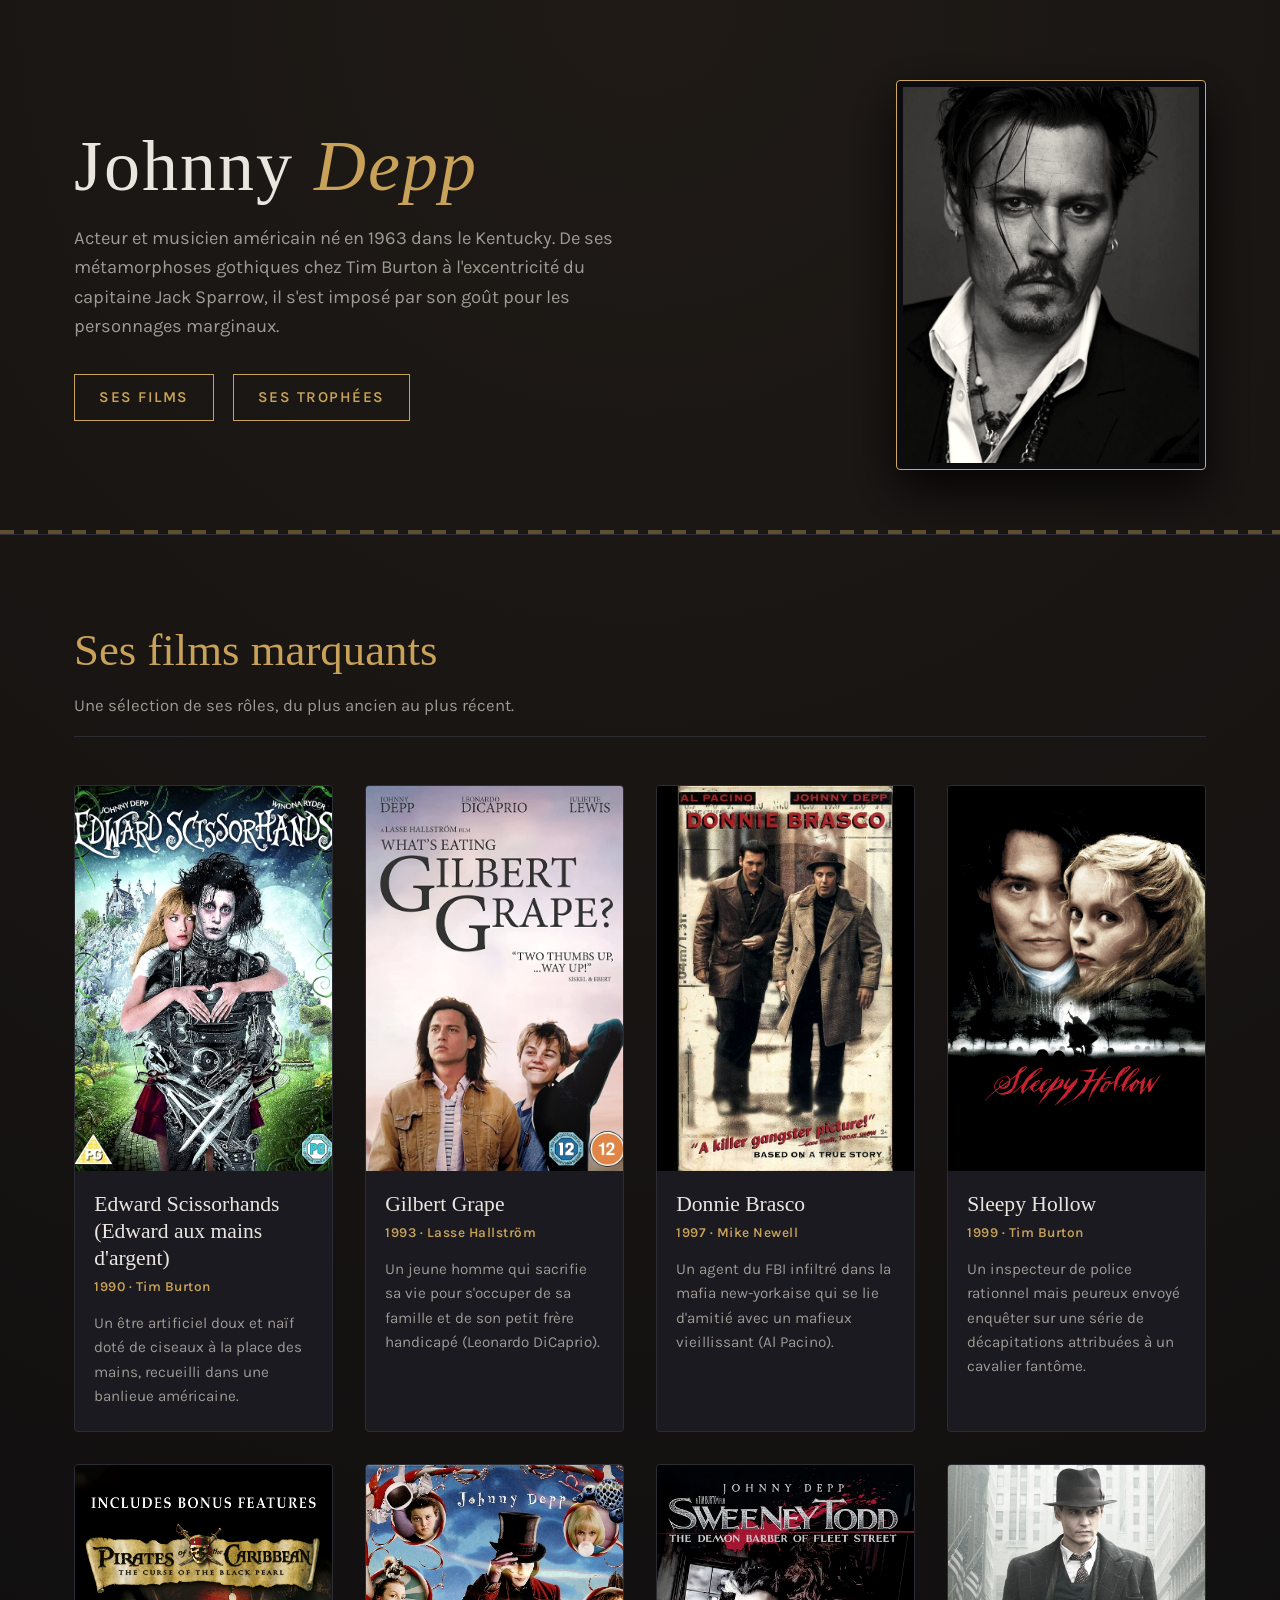
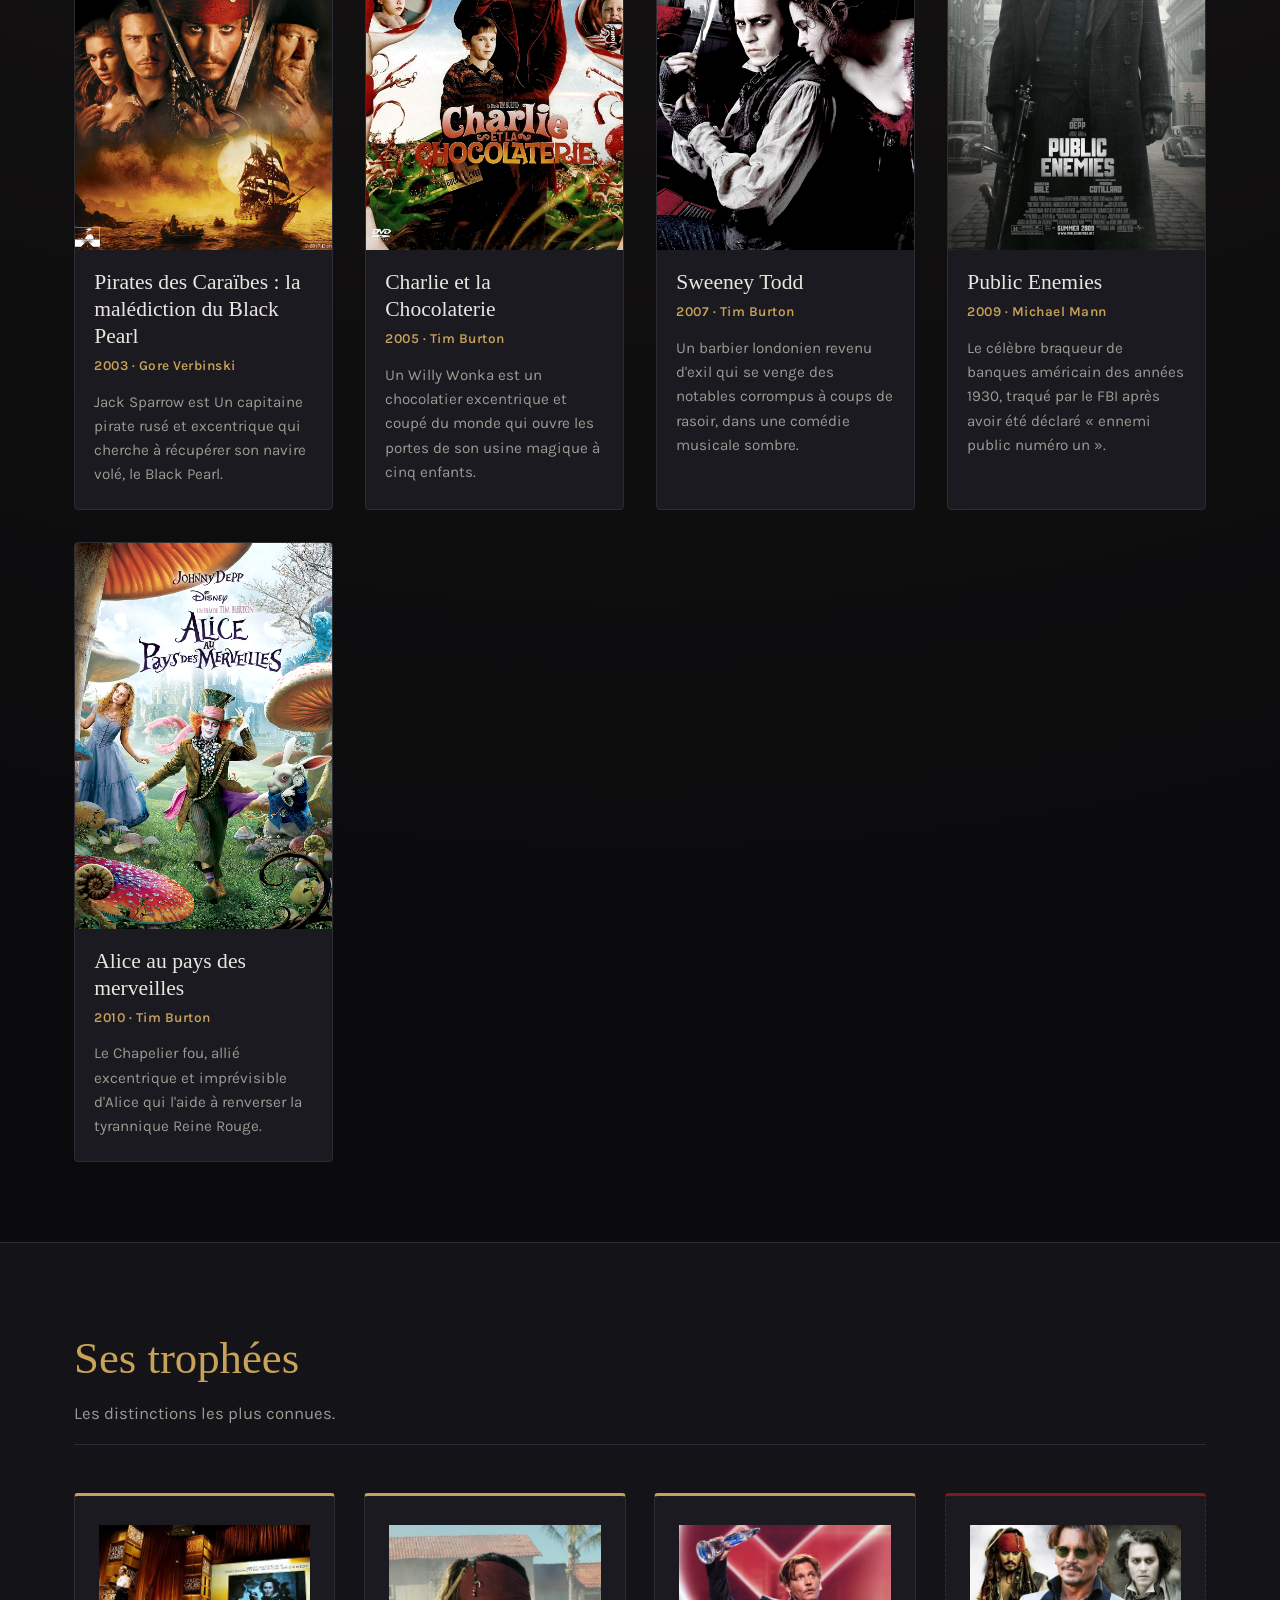
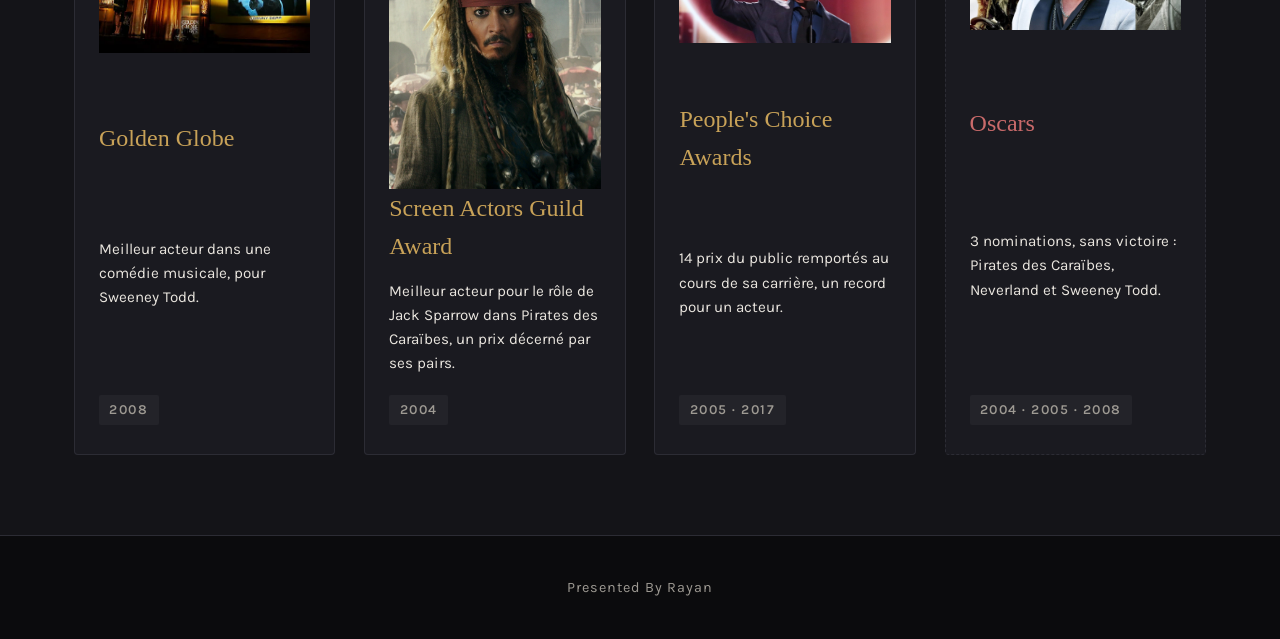
==== index.html @ da338a7b "Rename site web.html to index.html" ====
<!DOCTYPE html>
<html lang="fr">
<head>
  <meta charset="utf-8">
  <meta name="viewport" content="width=device-width, initial-scale=1">
  <title>Johnny Depp — films et trophées</title>
  <link rel="stylesheet" href="https://fonts.googleapis.com/css2?family=IM+Fell+English:ital@0;1&family=Karla:wght@400;600&display=swap">
  <link rel="stylesheet" href="style.css">
</head>
<body>

  <header class="hero">
    <div class="conteneur hero-contenu">
      <div class="hero-texte">
        <h1>Johnny <span>Depp</span></h1>
        <p>Acteur et musicien américain né en 1963 dans le Kentucky. De ses métamorphoses gothiques chez Tim Burton à l'excentricité du capitaine Jack Sparrow, il s'est imposé par son goût pour les personnages marginaux.</p>
        <nav>
          <a href="#films">Ses films</a>
          <a href="#trophees">Ses trophées</a>
        </nav>
      </div>
      <img class="portrait" src="./Jhonny Depp.jpg" alt="Portrait de Johnny Depp">
    </div>
  </header>

  <main>
    <section id="films">
      <div class="conteneur">
        <h2>Ses films marquants</h2>
        <p class="intro-section">Une sélection de ses rôles, du plus ancien au plus récent.</p>

        <div class="grille-films">
          <article class="film">
            <img src="./Edward.jpg" alt="Edward Scissorhands (Edward aux mains d'argent)">
            <h3>Edward Scissorhands (Edward aux mains d'argent)</h3>
            <p class="infos">1990 · Tim Burton</p>
            <p>Un être artificiel doux et naïf doté de ciseaux à la place des mains, recueilli dans une banlieue américaine.</p>
          </article>

          <article class="film">
            <img src="./Gilbert Grape.jpg" alt="Gilbert Grape">
            <h3>Gilbert Grape</h3>
            <p class="infos">1993 · Lasse Hallström</p>
            <p>Un jeune homme qui sacrifie sa vie pour s'occuper de sa famille et de son petit frère handicapé (Leonardo DiCaprio).</p>
          </article>


          <article class="film">
            <img src="./Donnie Brasco.jpg" alt="Donnie Brasco">
            <h3>Donnie Brasco</h3>
            <p class="infos">1997 · Mike Newell</p>
            <p>Un agent du FBI infiltré dans la mafia new-yorkaise qui se lie d'amitié avec un mafieux vieillissant (Al Pacino).</p>
          </article>


          <article class="film">
            <img src="./sleepy hollow.jpg   " alt="Sleepy Hollow">
            <h3>Sleepy Hollow</h3>
            <p class="infos">1999 · Tim Burton</p>
            <p>Un inspecteur de police rationnel mais peureux envoyé enquêter sur une série de décapitations attribuées à un cavalier fantôme.</p>
          </article>

          <article class="film">
            <img src="./jack sparrow.jpg" alt="Pirates des Caraïbes : la malédiction du Black Pearl">
            <h3>Pirates des Caraïbes : la malédiction du Black Pearl</h3>
            <p class="infos">2003 · Gore Verbinski</p>
            <p>Jack Sparrow est Un capitaine pirate rusé et excentrique qui cherche à récupérer son navire volé, le Black Pearl.</p>
          </article>


          <article class="film">
            <img src="./willy wonka.jpg" alt="Charlie et la Chocolaterie">
            <h3>Charlie et la Chocolaterie</h3>
            <p class="infos">2005 · Tim Burton</p>
            <p>Un Willy Wonka est un chocolatier excentrique et coupé du monde qui ouvre les portes de son usine magique à cinq enfants.</p>
          </article>

          <article class="film">
            <img src="./Todd.jpg" alt="Sweeney Todd">
            <h3>Sweeney Todd</h3>
            <p class="infos">2007 · Tim Burton</p>
            <p>Un barbier londonien revenu d'exil qui se venge des notables corrompus à coups de rasoir, dans une comédie musicale sombre.</p>
          </article>

          <article class="film">
            <img src="./Public ennemies.jpg" alt="Public Enemies">
            <h3>Public Enemies</h3>
            <p class="infos">2009 · Michael Mann</p>
            <p>Le célèbre braqueur de banques américain des années 1930, traqué par le FBI après avoir été déclaré « ennemi public numéro un ».</p>
          </article>

          <article class="film">
            <img src="./Alice au pays des merveilles.jpg" alt="Alice au pays des merveilles">
            <h3>Alice au pays des merveilles</h3>
            <p class="infos">2010 · Tim Burton</p>
            <p>Le Chapelier fou, allié excentrique et imprévisible d'Alice qui l'aide à renverser la tyrannique Reine Rouge.</p>
          </article>
        </div>
      </div>
    </section>

    <section id="trophees" class="section-sombre">
      <div class="conteneur">
        <h2>Ses trophées</h2>
        <p class="intro-section">Les distinctions les plus connues.</p>

        <div class="grille-trophees">
          <article class="trophee">
            <img src="./Golden Globe.jpg" alt="Golden Globe">
            <h3>Golden Globe</h3>
            <p>Meilleur acteur dans une comédie musicale, pour Sweeney Todd.</p>
            <span>2008</span>
          </article>

          <article class="trophee">
            <img src="./jack Sparrow1.jpg" alt="Screen Actors Guild Award">
            <h3>Screen Actors Guild Award</h3>
            <p>Meilleur acteur pour le rôle de Jack Sparrow dans Pirates des Caraïbes, un prix décerné par ses pairs.</p>
            <span>2004</span>
          </article>

          <article class="trophee">
            <img src="./people choice.jpg" alt="People's Choice Awards">
            <h3>People's Choice Awards</h3>
            <p>14 prix du public remportés au cours de sa carrière, un record pour un acteur.</p>
             <span>2005 · 2017</span>
            </article>

          <article class="trophee nomination">
            <img src="./oscar.jpg" alt="Oscars">
            <h3>Oscars</h3>
            <p>3 nominations, sans victoire : Pirates des Caraïbes, Neverland et Sweeney Todd.</p>
            <span>2004 · 2005 · 2008</span>
          </article>
        </div>
      </div>
    </section>
  </main>

  <footer>
    <div class="conteneur">
      <p>Presented By Rayan</p>
    </div>
  </footer>

</body>
</html>
---- style.css ----
/* ==========================================================================
   1. VARIABLES & CONFIGURATION (Ambiance Cinéma Sombre / Johnny Depp)
   ========================================================================== */
:root {
  --bg-principal: #0b0b0d;       /* Noir salle de cinéma */
  --bg-secondaire: #141418;      /* Fond des sections et cartes */
  --bg-carte: #1a1a20;           /* Fond légèrement relevé */
  --texte-clair: #eae6df;        /* Blanc cassé parchemin */
  --texte-gris: #9e9a93;         /* Gris doux pour les descriptions */
  --or-vieilli: #c8a258;         /* Doré patiné (Oscars / Pirates) */
  --rouge-rideau: #7a1c1c;       /* Rouge sombre velours */
  --bordure: #2c2c34;

  --font-titre: 'IM Fell English', serif;
  --font-texte: 'Karla', sans-serif;
}

* {
  margin: 0;
  padding: 0;
  box-sizing: border-box;
}

html {
  scroll-behavior: smooth;
}

body {
  background-color: var(--bg-principal);
  color: var(--texte-clair);
  font-family: var(--font-texte);
  line-height: 1.6;
  /* Halo de projecteur subtil en haut de page */
  background-image: radial-gradient(circle at 50% 0%, #1f1a16 0%, var(--bg-principal) 65%);
}

.conteneur {
  max-width: 1180px;
  margin: 0 auto;
  padding: 0 1.5rem;
}

/* ==========================================================================
   2. HEADER & HERO (Portrait + Présentation)
   ========================================================================== */
.hero {
  padding: 5rem 0 4rem;
  border-bottom: 1px solid var(--bordure);
  position: relative;
  overflow: hidden;
}

/* Liseré façon pellicule en bas du header */
.hero::after {
  content: "";
  position: absolute;
  bottom: 0;
  left: 0;
  width: 100%;
  height: 4px;
  background: repeating-linear-gradient(
    90deg,
    var(--or-vieilli) 0px,
    var(--or-vieilli) 14px,
    transparent 14px,
    transparent 24px
  );
  opacity: 0.4;
}

.hero-contenu {
  display: flex;
  align-items: center;
  justify-content: space-between;
  gap: 3.5rem;
}

.hero-texte {
  flex: 1;
}

.hero-texte h1 {
  font-family: var(--font-titre);
  font-size: 4.5rem;
  line-height: 1.05;
  font-weight: 400;
  letter-spacing: 2px;
  margin-bottom: 1.2rem;
  color: var(--texte-clair);
}

.hero-texte h1 span {
  color: var(--or-vieilli);
  font-style: italic;
}

.hero-texte p {
  font-size: 1.15rem;
  color: var(--texte-gris);
  max-width: 560px;
  margin-bottom: 2rem;
}

/* Navigation */
nav {
  display: flex;
  gap: 1.2rem;
}

nav a {
  text-decoration: none;
  color: var(--or-vieilli);
  border: 1px solid var(--or-vieilli);
  padding: 0.65rem 1.5rem;
  font-size: 0.95rem;
  font-weight: 600;
  text-transform: uppercase;
  letter-spacing: 1.5px;
  transition: all 0.3s ease;
}

nav a:hover {
  background-color: var(--or-vieilli);
  color: var(--bg-principal);
  box-shadow: 0 0 20px rgba(200, 162, 88, 0.35);
}

/* Portrait principal */
.portrait {
  width: 310px;
  height: 390px;
  object-fit: cover;
  border-radius: 4px;
  border: 1px solid var(--or-vieilli);
  padding: 6px;
  background-color: var(--bg-secondaire);
  box-shadow: 0 20px 50px rgba(0, 0, 0, 0.85);
  filter: contrast(1.08) sepia(12%);
  transition: transform 0.4s ease, filter 0.4s ease;
}

.portrait:hover {
  transform: scale(1.02);
  filter: contrast(1.05) sepia(0%);
}

/* ==========================================================================
   3. SECTIONS GÉNÉRALES
   ========================================================================== */
section {
  padding: 5rem 0;
}

.section-sombre {
  background-color: var(--bg-secondaire);
  border-top: 1px solid var(--bordure);
  border-bottom: 1px solid var(--bordure);
}

h2 {
  font-family: var(--font-titre);
  font-size: 2.8rem;
  font-weight: 400;
  color: var(--or-vieilli);
  margin-bottom: 0.4rem;
}

.intro-section {
  color: var(--texte-gris);
  font-size: 1.05rem;
  margin-bottom: 3rem;
  padding-bottom: 1rem;
  border-bottom: 1px solid var(--bordure);
}

/* ==========================================================================
   4. GRILLE DES FILMS (Colonnes)
   ========================================================================== */
.grille-films {
  display: grid;
  grid-template-columns: repeat(auto-fill, minmax(250px, 1fr));
  gap: 2rem;
}

.film {
  background-color: var(--bg-carte);
  border: 1px solid var(--bordure);
  border-radius: 4px;
  overflow: hidden;
  display: flex;
  flex-direction: column;
  transition: transform 0.35s ease, border-color 0.35s ease, box-shadow 0.35s ease;
}

.film:hover {
  transform: translateY(-8px);
  border-color: var(--or-vieilli);
  box-shadow: 0 14px 30px rgba(0, 0, 0, 0.75);
}

.film img {
  width: 100%;
  aspect-ratio: 2 / 3; /* Format affiche de cinéma uniforme */
  object-fit: cover;
  display: block;
  filter: grayscale(25%) contrast(1.06);
  transition: filter 0.4s ease, transform 0.5s ease;
}

.film:hover img {
  filter: grayscale(0%) contrast(1.02);
  transform: scale(1.03);
}

.film h3 {
  font-family: var(--font-titre);
  font-size: 1.35rem;
  font-weight: 400;
  color: var(--texte-clair);
  padding: 1.2rem 1.2rem 0.3rem;
  line-height: 1.25;
}

.film .infos {
  font-size: 0.85rem;
  color: var(--or-vieilli);
  font-weight: 600;
  letter-spacing: 0.5px;
  padding: 0 1.2rem 0.8rem;
}

.film p:last-child {
  font-size: 0.95rem;
  color: var(--texte-gris);
  padding: 0 1.2rem 1.4rem;
}

/* ==========================================================================
   5. GRILLE DES TROPHÉES
   ========================================================================== */
.grille-trophees {
  display: grid;
  grid-template-columns: repeat(auto-fit, minmax(240px, 1fr));
  gap: 1.8rem;
}

.trophee {
  background-color: var(--bg-carte);
  border: 1px solid var(--bordure);
  border-top: 3px solid var(--or-vieilli);
  padding: 1.8rem 1.5rem;
  border-radius: 4px;
  display: flex;
  flex-direction: column;
  justify-content: space-between;
  transition: transform 0.3s ease;
}

.trophee:hover {
  transform: translateY(-4px);
}

.trophee h3 {
  font-family: var(--font-titre);
  font-size: 1.5rem;
  font-weight: 400;
  color: var(--or-vieilli);
  margin-bottom: 0.8rem;
}

.trophee p {
  font-size: 0.95rem;
  color: var(--texte-clair);
  margin-bottom: 1.2rem;
}

.trophee span {
  display: inline-block;
  align-self: flex-start;
  font-size: 0.85rem;
  font-weight: 600;
  letter-spacing: 1.5px;
  color: var(--texte-gris);
  background-color: rgba(255, 255, 255, 0.04);
  padding: 0.25rem 0.65rem;
  border-radius: 2px;
}

/* Style spécifique pour la carte "nomination" (Oscars) */
.trophee.nomination {
  border-top-color: var(--rouge-rideau);
  border-style: dashed;
  border-top-style: solid;
}

.trophee.nomination h3 {
  color: #c96a6a;
}

/* ==========================================================================
   6. FOOTER
   ========================================================================== */
footer {
  padding: 2.5rem 0;
  text-align: center;
  color: var(--texte-gris);
  font-size: 0.9rem;
  letter-spacing: 1px;
}

/* ==========================================================================
   7. RESPONSIVE (Tablettes & Mobiles)
   ========================================================================== */
@media (max-width: 820px) {
  .hero-contenu {
    flex-direction: column-reverse;
    text-align: center;
    gap: 2rem;
  }

  .hero-texte h1 {
    font-size: 3.3rem;
  }

  .hero-texte p {
    margin-left: auto;
    margin-right: auto;
  }

  nav {
    justify-content: center;
  }

  .portrait {
    width: 240px;
    height: 300px;
  }
}

@media (max-width: 480px) {
  .hero-texte h1 {
    font-size: 2.6rem;
  }

  h2 {
    font-size: 2.2rem;
  }

  nav {
    flex-direction: column;
  }
}
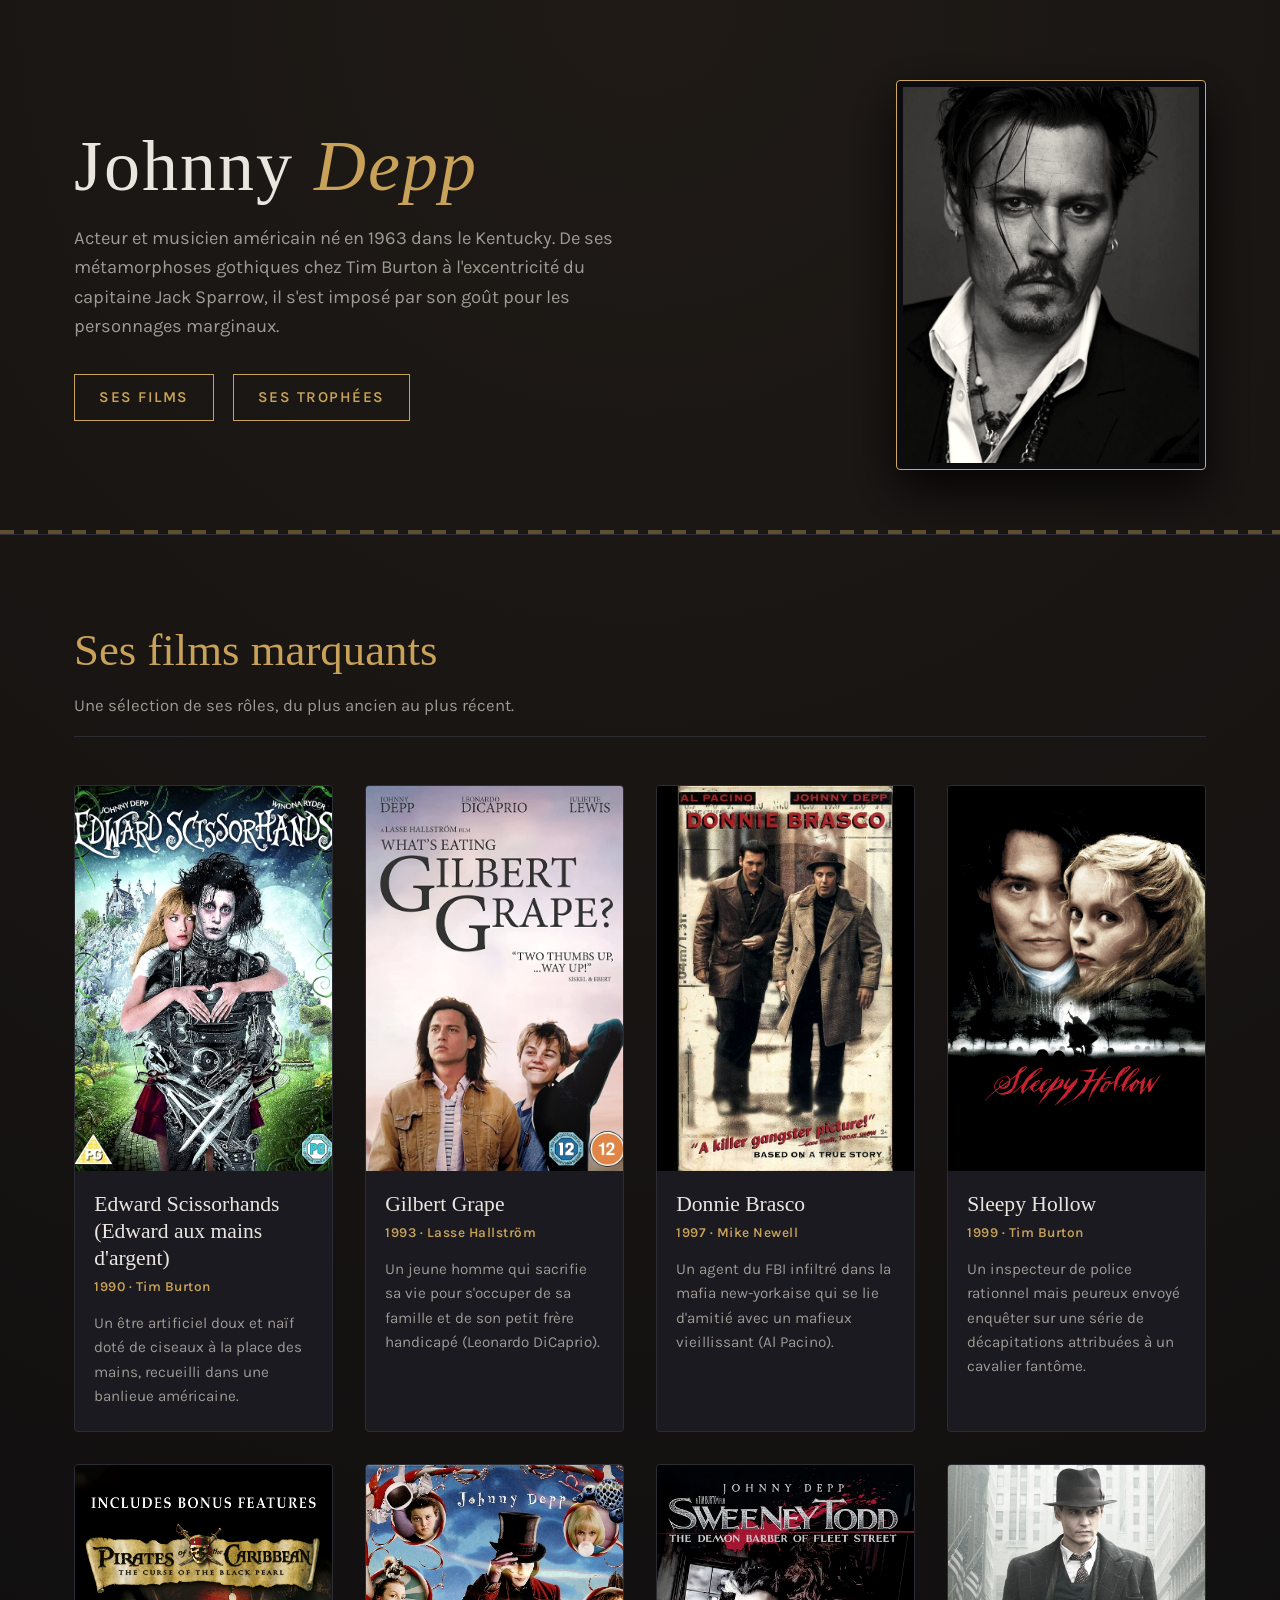
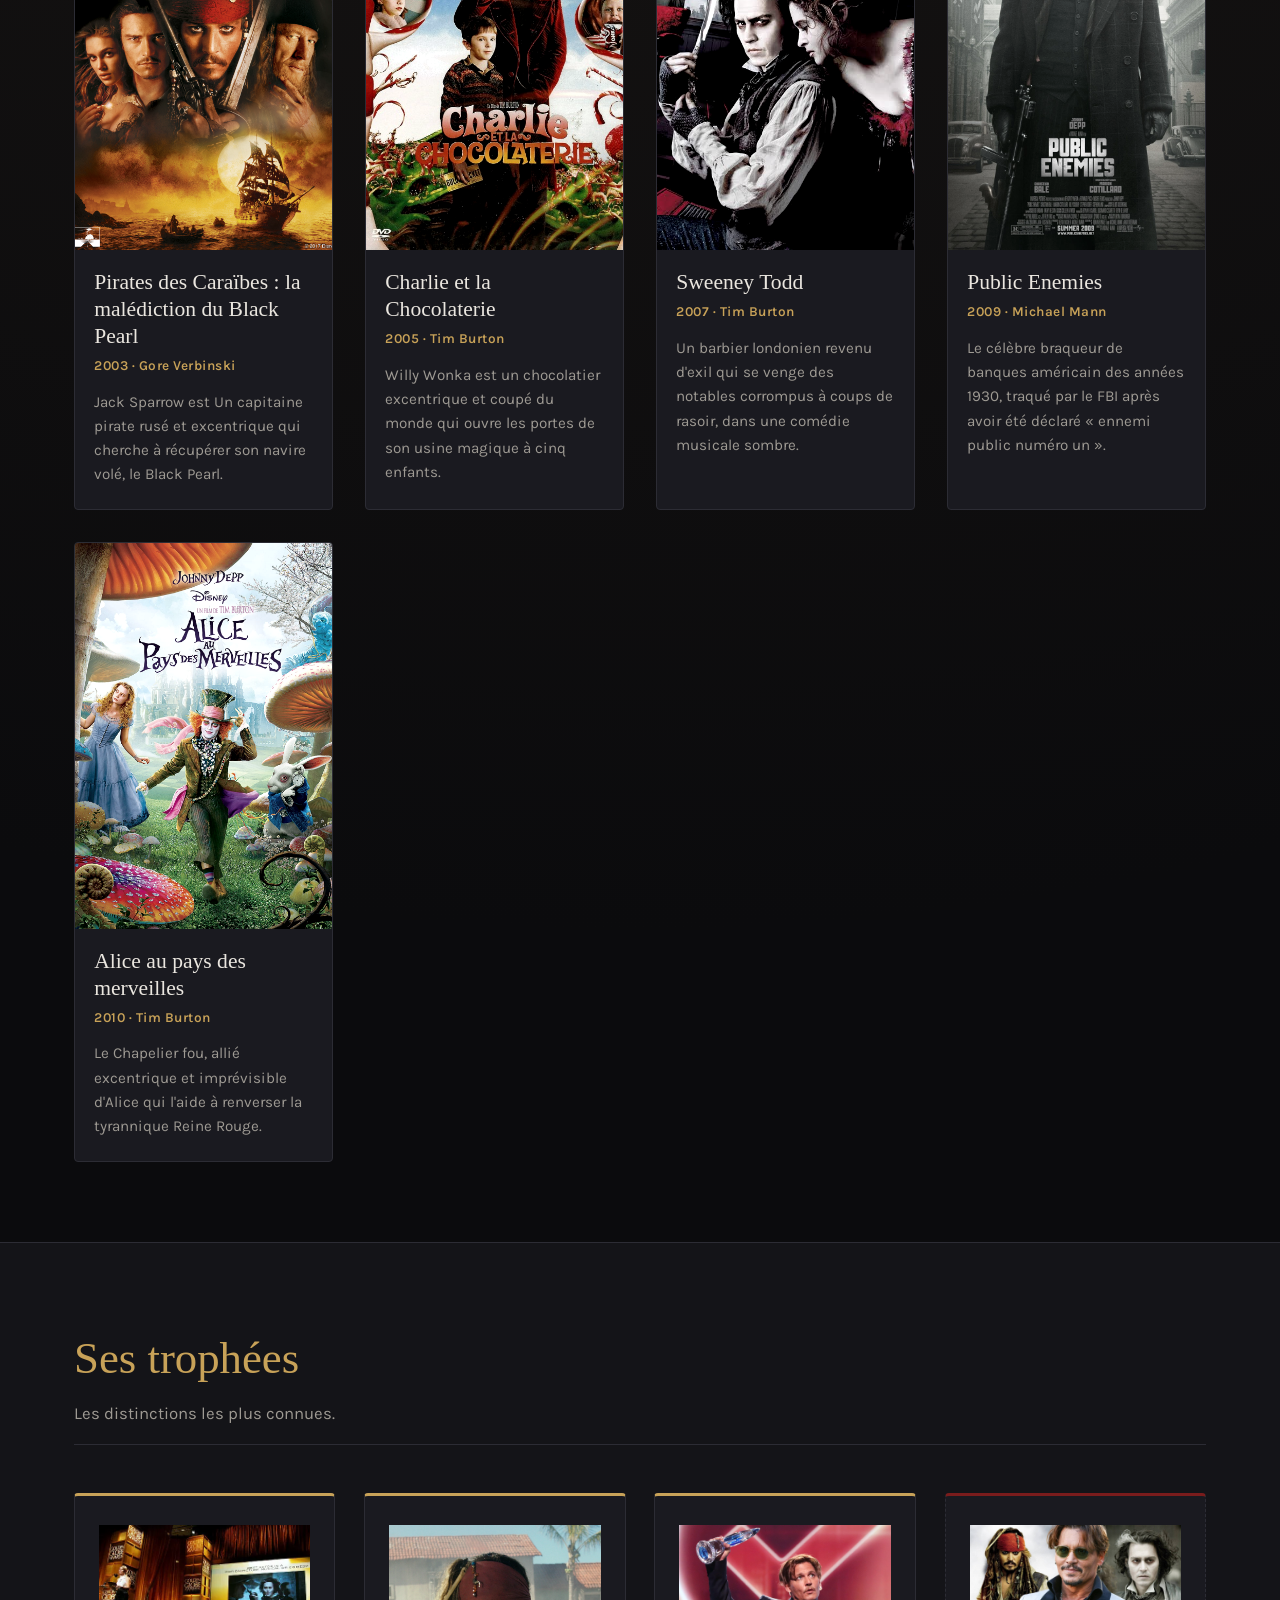
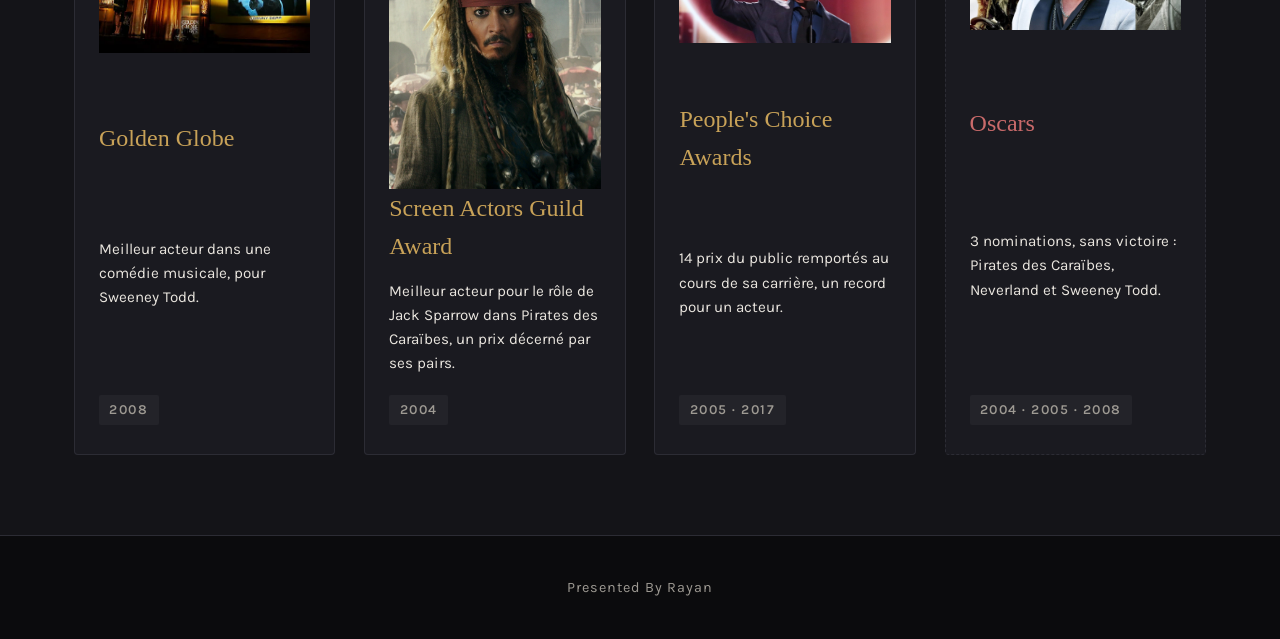
==== commit 50571331: "Fix typo in film description for Charlie et la Chocolaterie" ====
--- a/index.html
+++ b/index.html
@@ -72,7 +72,7 @@
             <img src="./willy wonka.jpg" alt="Charlie et la Chocolaterie">
             <h3>Charlie et la Chocolaterie</h3>
             <p class="infos">2005 · Tim Burton</p>
-            <p>Un Willy Wonka est un chocolatier excentrique et coupé du monde qui ouvre les portes de son usine magique à cinq enfants.</p>
+            <p>Willy Wonka est un chocolatier excentrique et coupé du monde qui ouvre les portes de son usine magique à cinq enfants.</p>
           </article>
 
           <article class="film">
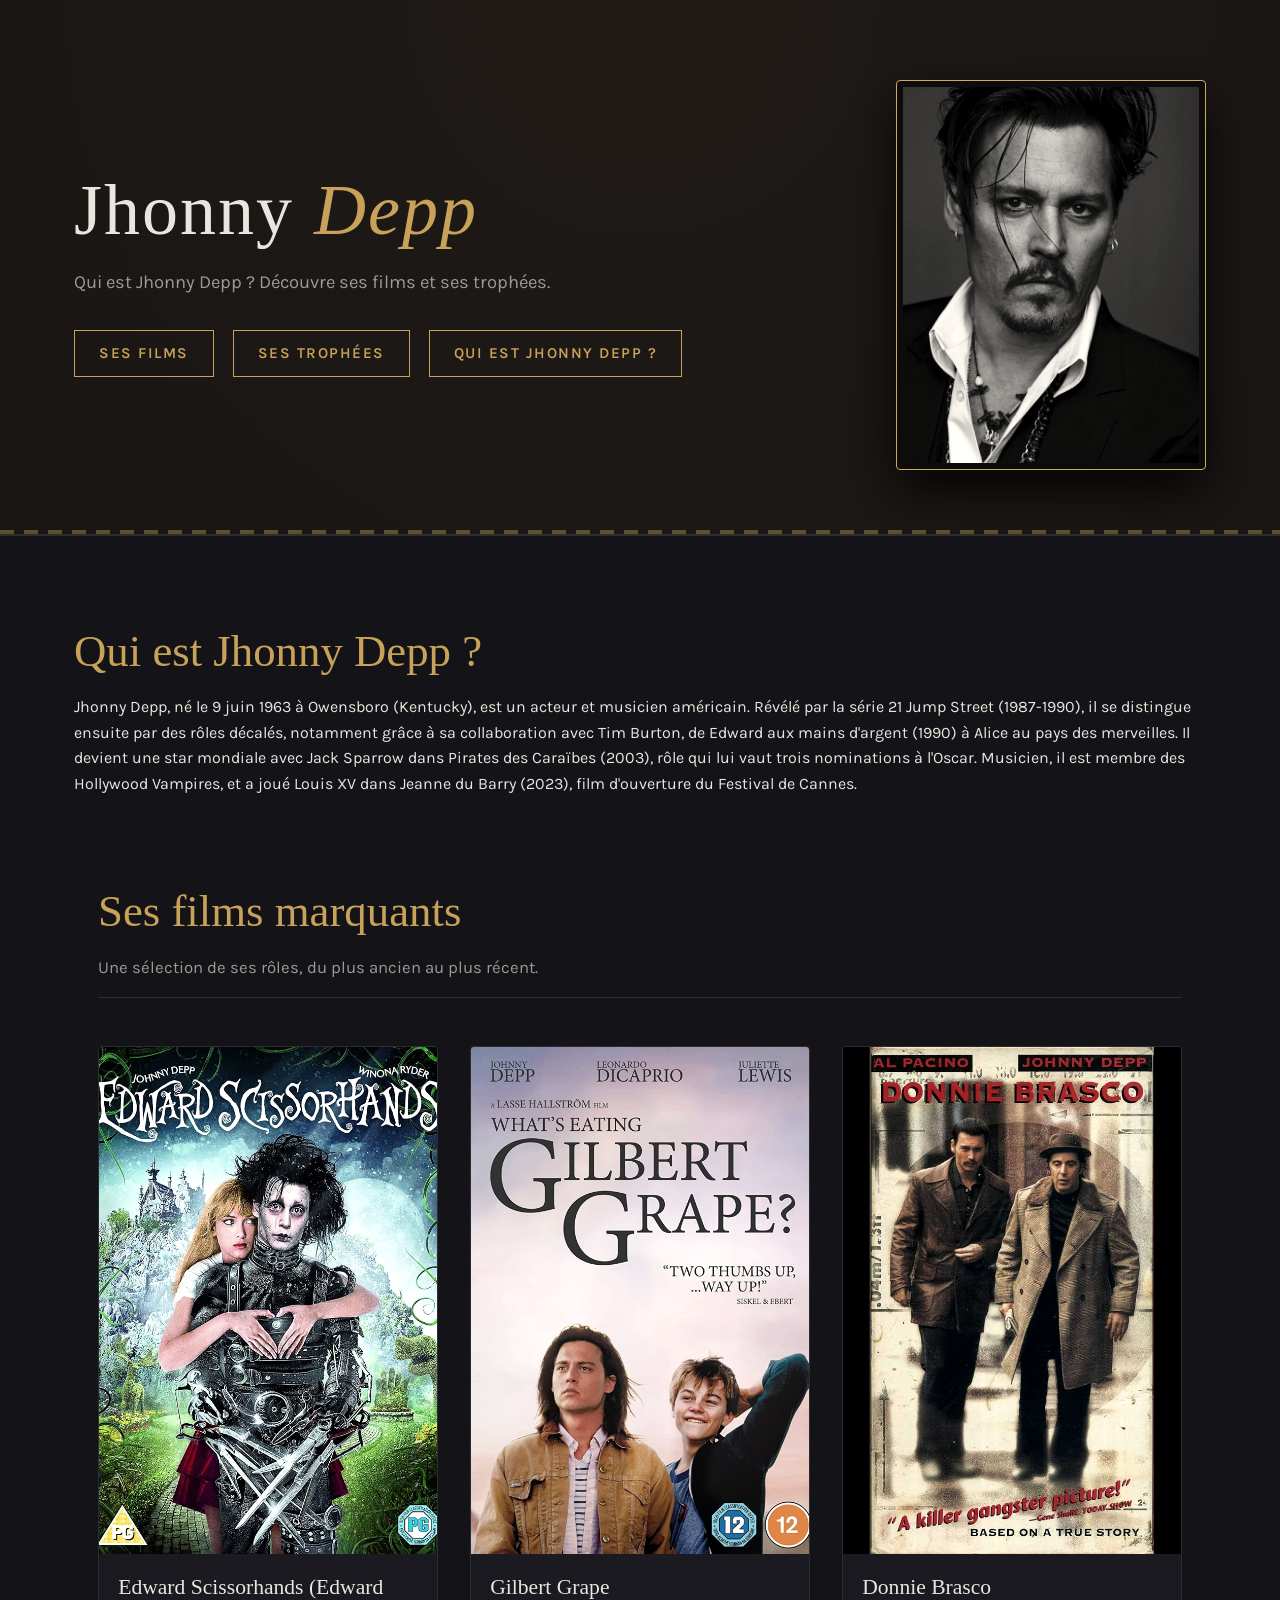
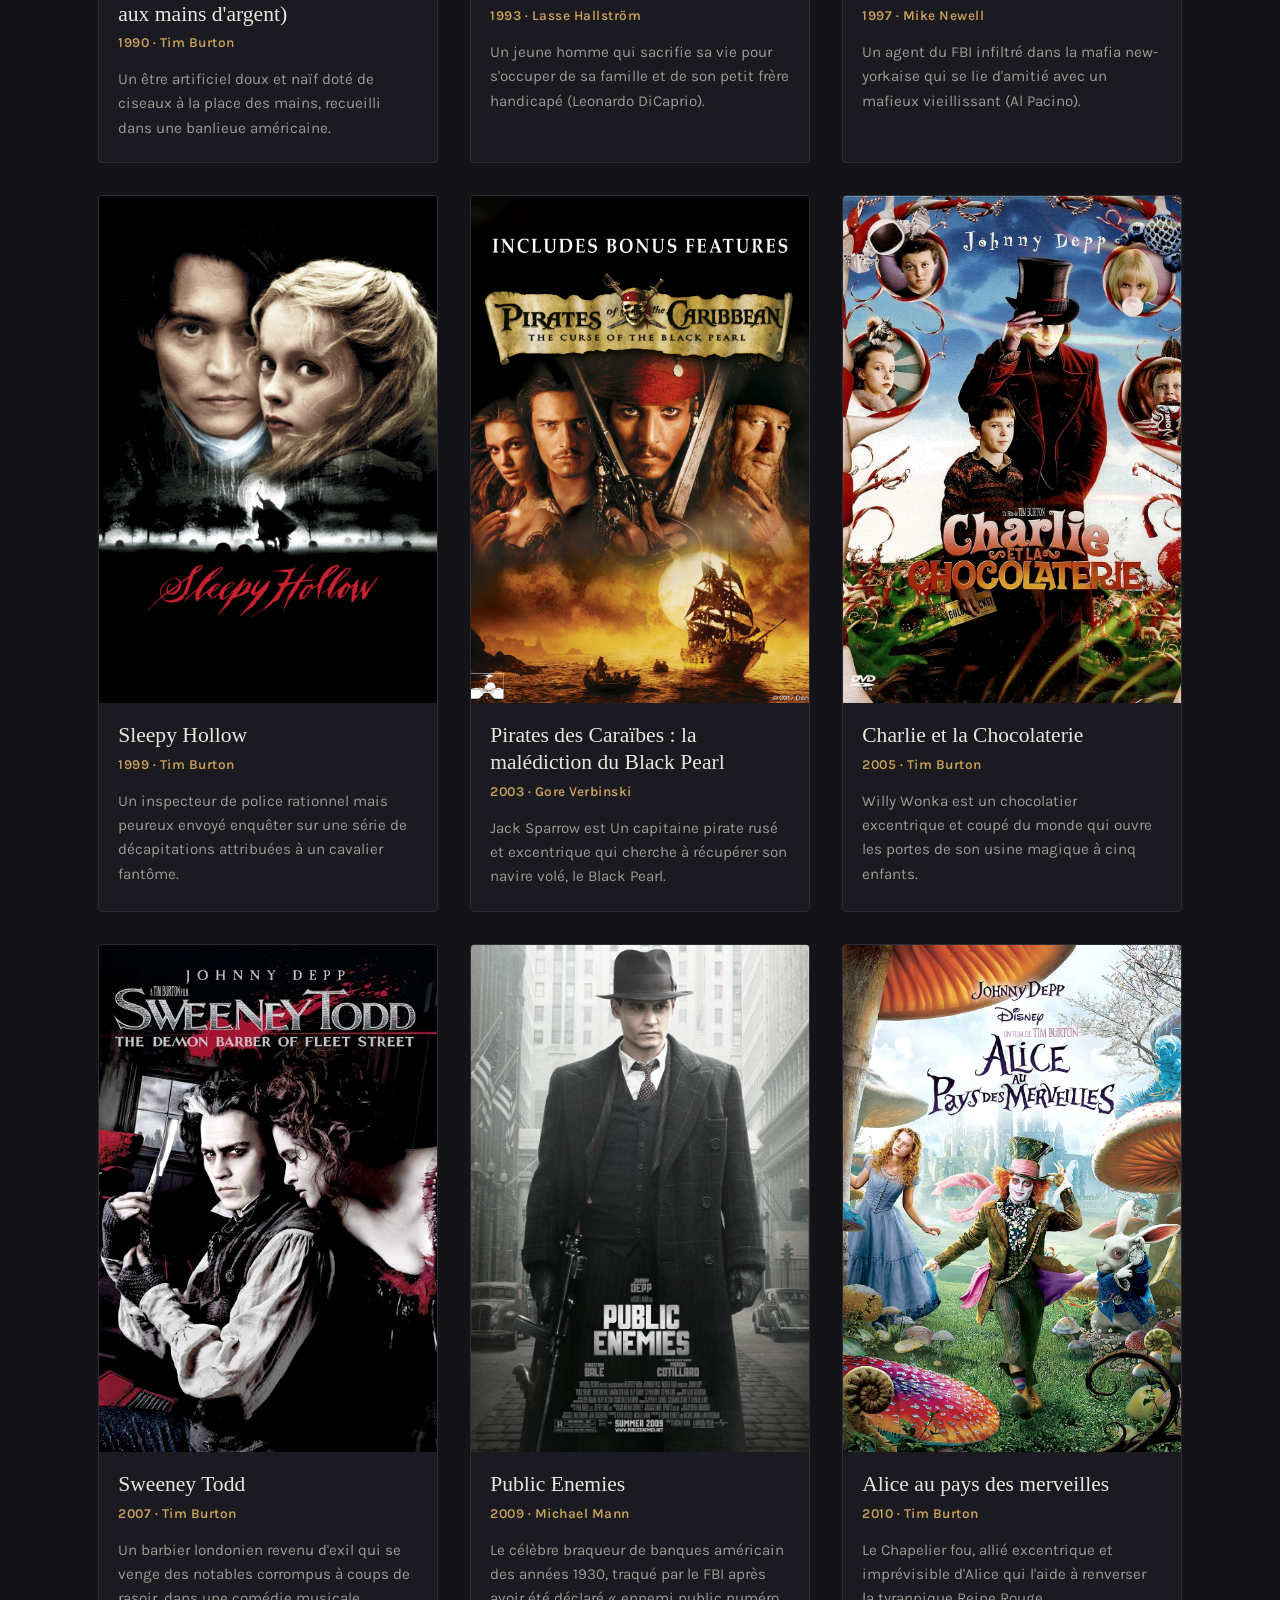
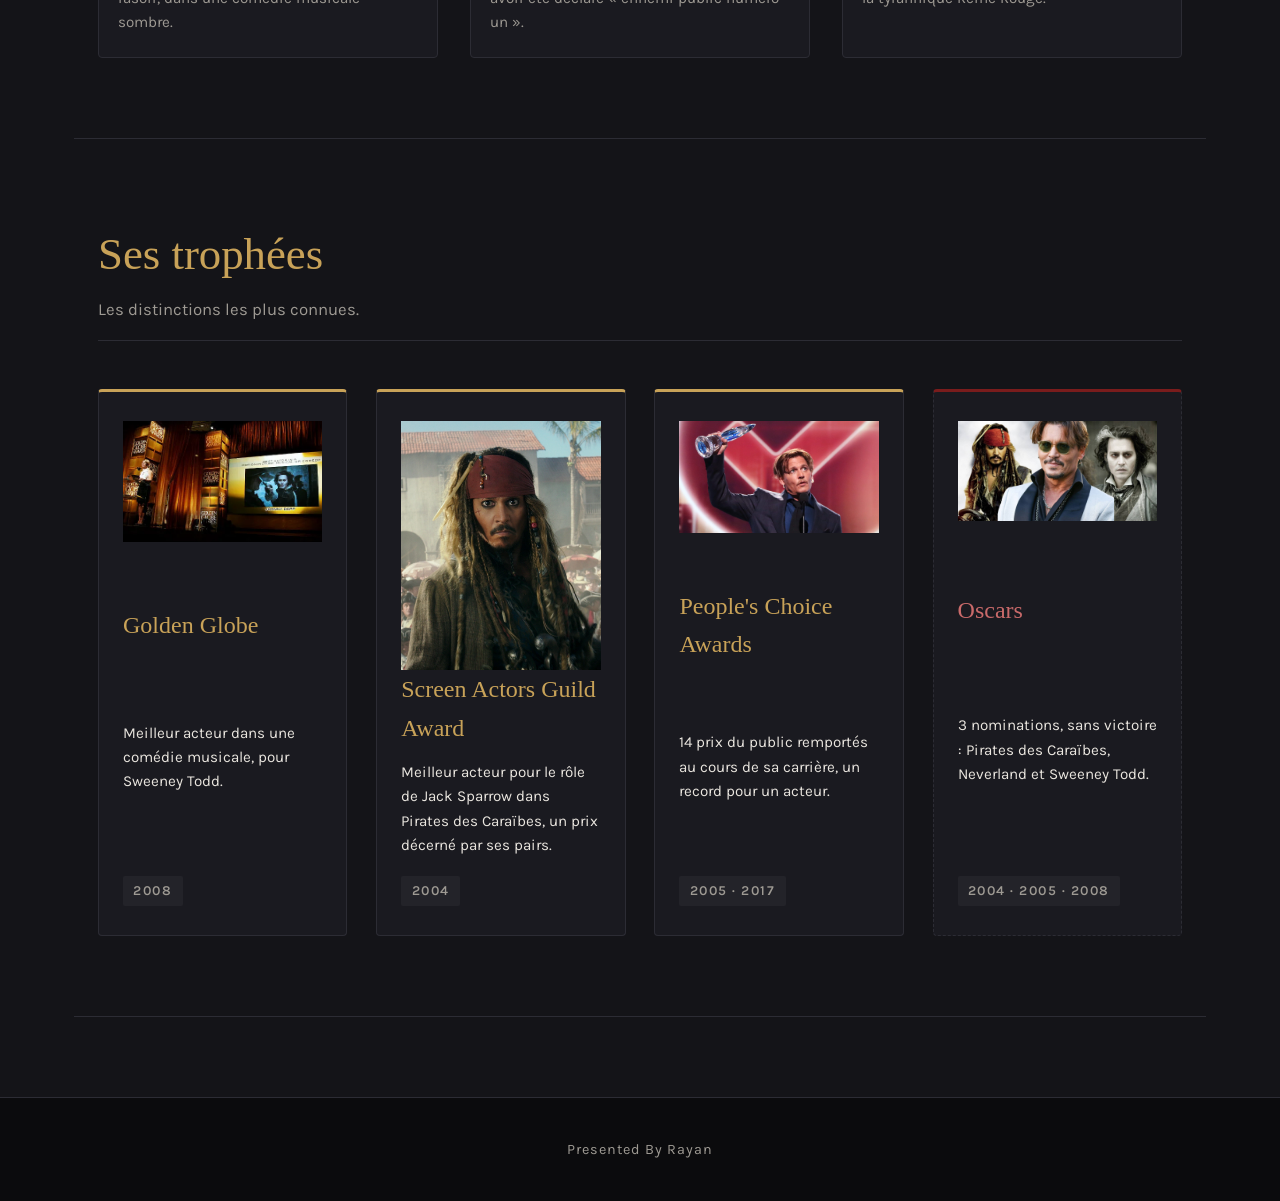
==== commit 8037d438: "Update index.html" ====
--- a/index.html
+++ b/index.html
@@ -3,7 +3,7 @@
 <head>
   <meta charset="utf-8">
   <meta name="viewport" content="width=device-width, initial-scale=1">
-  <title>Johnny Depp — films et trophées</title>
+  <title>Jhonny Depp — films et trophées</title>
   <link rel="stylesheet" href="https://fonts.googleapis.com/css2?family=IM+Fell+English:ital@0;1&family=Karla:wght@400;600&display=swap">
   <link rel="stylesheet" href="style.css">
 </head>
@@ -12,22 +12,29 @@
   <header class="hero">
     <div class="conteneur hero-contenu">
       <div class="hero-texte">
-        <h1>Johnny <span>Depp</span></h1>
-        <p>Acteur et musicien américain né en 1963 dans le Kentucky. De ses métamorphoses gothiques chez Tim Burton à l'excentricité du capitaine Jack Sparrow, il s'est imposé par son goût pour les personnages marginaux.</p>
-        <nav>
+        <h1>Jhonny <span>Depp</span></h1>
+        <p class="eyebrow">Qui est Jhonny Depp ? Découvre ses films et ses trophées.</p>        <nav>
           <a href="#films">Ses films</a>
           <a href="#trophees">Ses trophées</a>
+          <a href="#Qui est Jhonny Depp ?">Qui est Jhonny Depp ?</a>
         </nav>
       </div>
-      <img class="portrait" src="./Jhonny Depp.jpg" alt="Portrait de Johnny Depp">
+      <img class="portrait" src="./Jhonny Depp.jpg" alt="Portrait de Jhonny Depp">
     </div>
   </header>
 
   <main>
-    <section id="films">
+
+    <section id="Qui est Jhonny Depp ?" class="section-sombre">
+      <div class="conteneur">
+        <h2>Qui est Jhonny Depp ?</h2>
+        <p class="bio-texte">
+       <p> Jhonny Depp, né le 9 juin 1963 à Owensboro (Kentucky), est un acteur et musicien américain. Révélé par la série 21 Jump Street (1987-1990), il se distingue ensuite par des rôles décalés, notamment grâce à sa collaboration avec Tim Burton, de Edward aux mains d'argent (1990) à Alice au pays des merveilles. Il devient une star mondiale avec Jack Sparrow dans Pirates des Caraïbes (2003), rôle qui lui vaut trois nominations à l'Oscar. Musicien, il est membre des Hollywood Vampires, et a joué Louis XV dans Jeanne du Barry (2023), film d'ouverture du Festival de Cannes. </p>
+        <section id="films">
       <div class="conteneur">
         <h2>Ses films marquants</h2>
-        <p class="intro-section">Une sélection de ses rôles, du plus ancien au plus récent.</p>
+        <p class="intro-section">Une sélection de ses rôles, du plus ancien au plus récent.</p> 
+      
 
         <div class="grille-films">
           <article class="film">
@@ -72,7 +79,7 @@
             <img src="./willy wonka.jpg" alt="Charlie et la Chocolaterie">
             <h3>Charlie et la Chocolaterie</h3>
             <p class="infos">2005 · Tim Burton</p>
-            <p>Willy Wonka est un chocolatier excentrique et coupé du monde qui ouvre les portes de son usine magique à cinq enfants.</p>
+            <p> Willy Wonka est un chocolatier excentrique et coupé du monde qui ouvre les portes de son usine magique à cinq enfants.</p>
           </article>
 
           <article class="film">
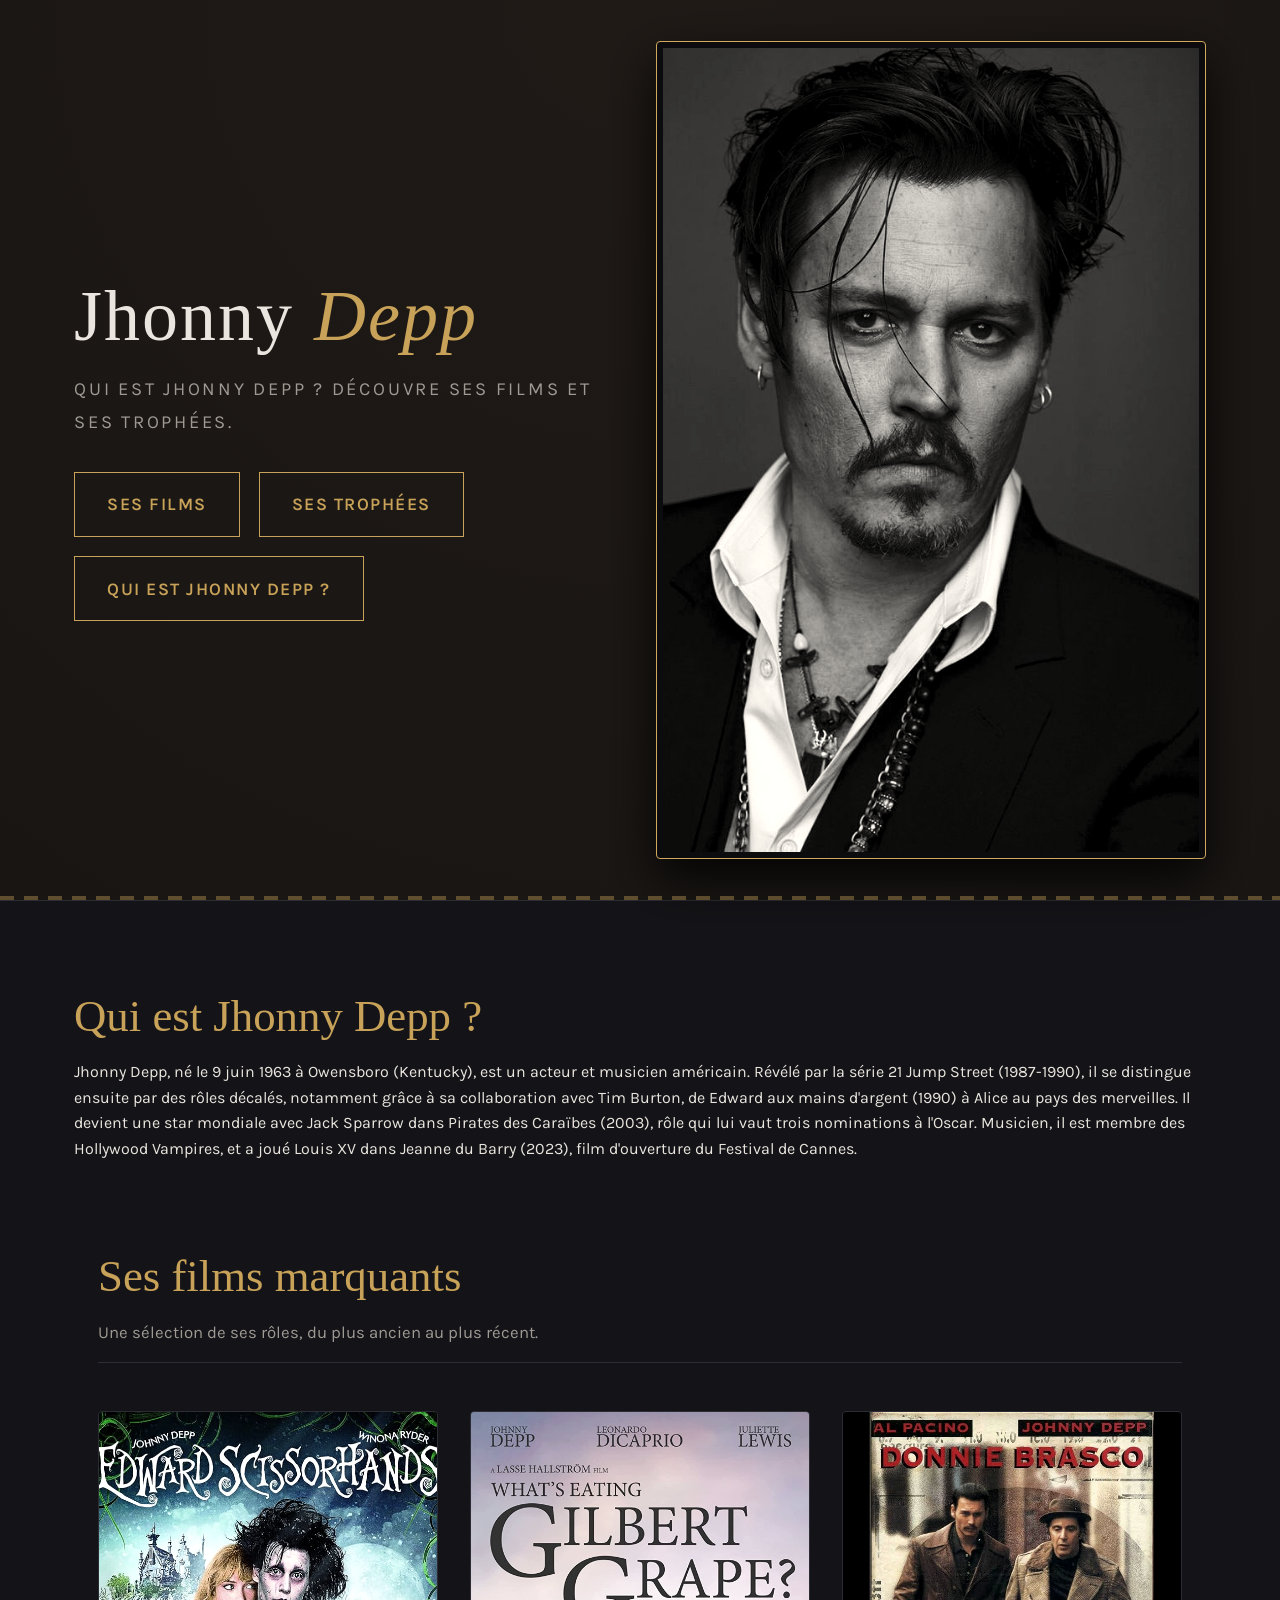
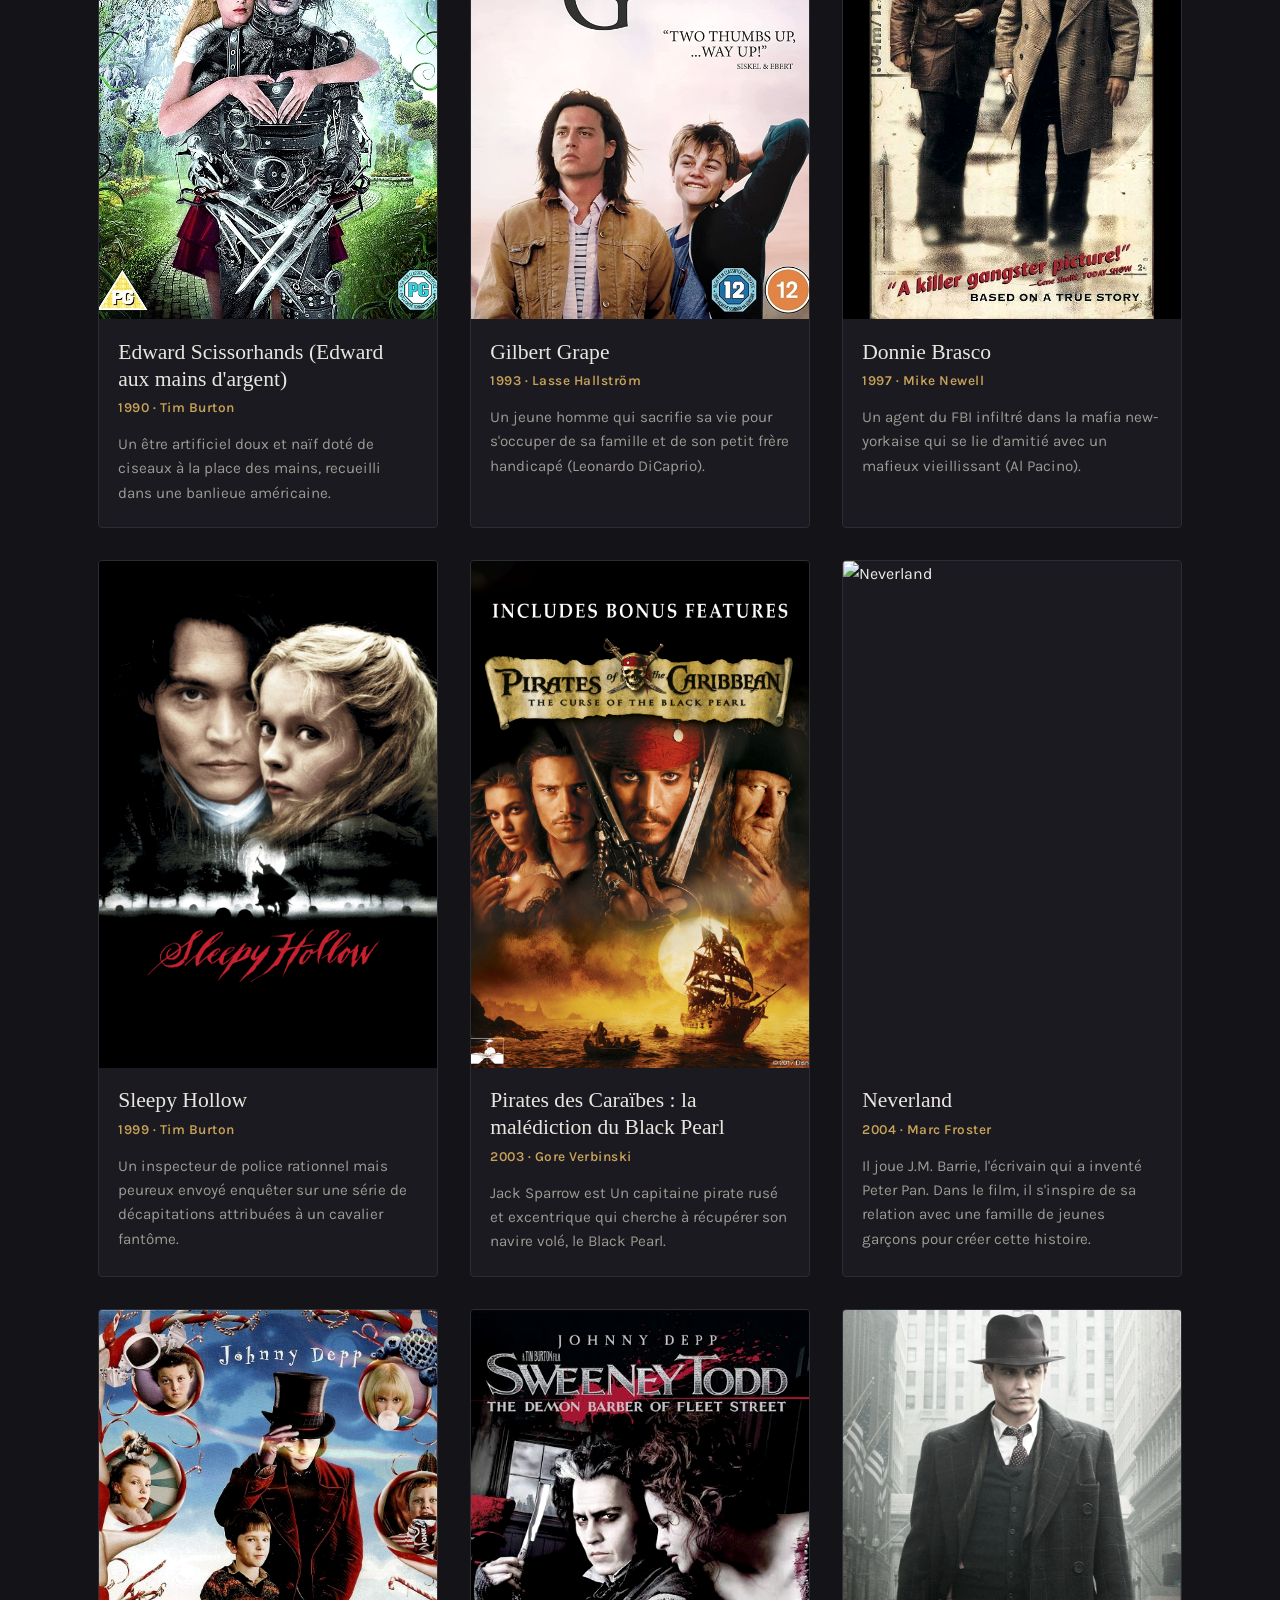
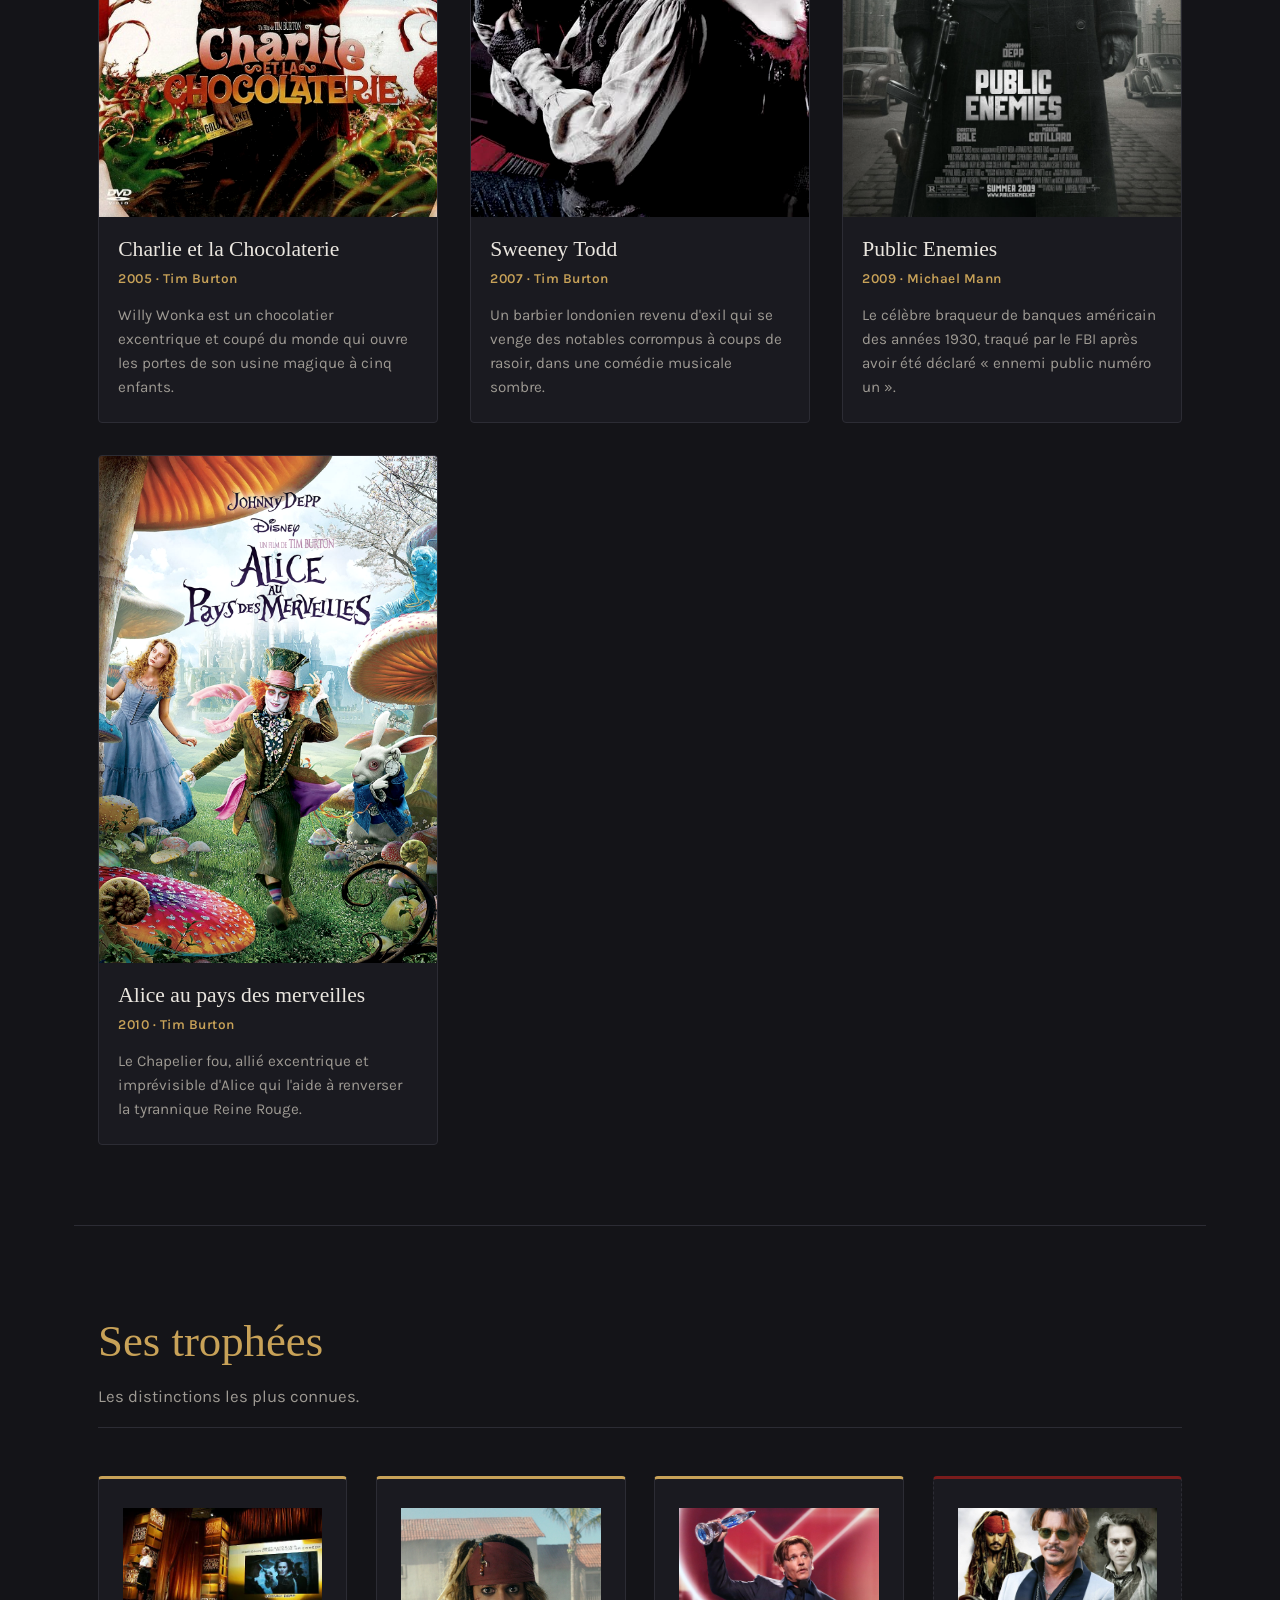
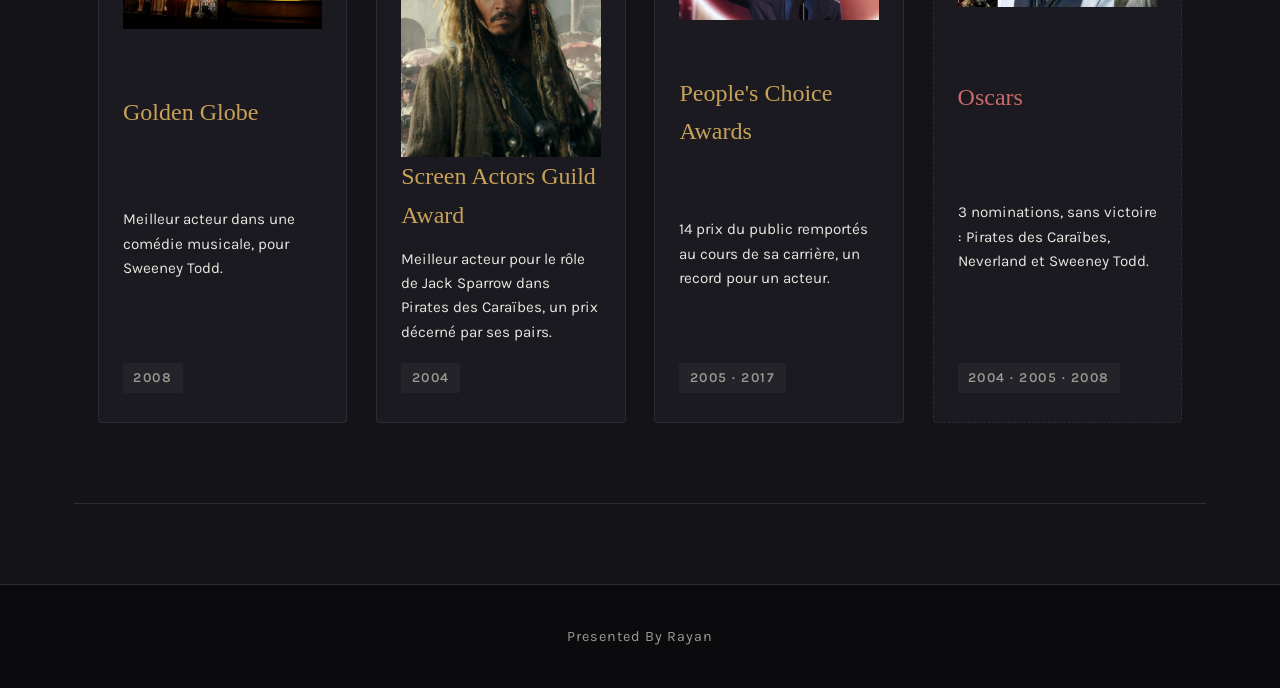
==== commit 089bff6c: "Add 'Neverland' film section to index.html" ====
--- a/index.html
+++ b/index.html
@@ -72,6 +72,13 @@
             <h3>Pirates des Caraïbes : la malédiction du Black Pearl</h3>
             <p class="infos">2003 · Gore Verbinski</p>
             <p>Jack Sparrow est Un capitaine pirate rusé et excentrique qui cherche à récupérer son navire volé, le Black Pearl.</p>
+          </article>
+
+           <article class="film">
+            <img src="./neverland.jpg" alt="Neverland">
+            <h3>Neverland</h3>
+            <p class="infos">2004 · Marc Froster</p>
+            <p>Il joue J.M. Barrie, l'écrivain qui a inventé Peter Pan. Dans le film, il s'inspire de sa relation avec une famille de jeunes garçons pour créer cette histoire.</p>
           </article>
 
 
--- a/style.css
+++ b/style.css
@@ -1,352 +1,423 @@
-/* ==========================================================================
-   1. VARIABLES & CONFIGURATION (Ambiance Cinéma Sombre / Johnny Depp)
-   ========================================================================== */
-:root {
-  --bg-principal: #0b0b0d;       /* Noir salle de cinéma */
-  --bg-secondaire: #141418;      /* Fond des sections et cartes */
-  --bg-carte: #1a1a20;           /* Fond légèrement relevé */
-  --texte-clair: #eae6df;        /* Blanc cassé parchemin */
-  --texte-gris: #9e9a93;         /* Gris doux pour les descriptions */
-  --or-vieilli: #c8a258;         /* Doré patiné (Oscars / Pirates) */
-  --rouge-rideau: #7a1c1c;       /* Rouge sombre velours */
-  --bordure: #2c2c34;
-
-  --font-titre: 'IM Fell English', serif;
-  --font-texte: 'Karla', sans-serif;
+  :root {
+    --bg-principal: #0b0b0d;      
+    --bg-secondaire: #141418;     
+    --bg-carte: #1a1a20;          
+    --texte-clair: #eae6df;        
+    --texte-gris: #9e9a93;         
+    --or-vieilli: #c8a258;         
+    --rouge-rideau: #7a1c1c;       
+    --bordure: #2c2c34;
+
+    --font-titre: 'IM Fell English', serif;
+    --font-texte: 'Karla', sans-serif;
+  }
+
+  * {
+    margin: 0;
+    padding: 0;
+    box-sizing: border-box;
+  }
+
+  html {
+    scroll-behavior: smooth;
+  }
+
+  .hero h1 {
+  font-size: clamp(4rem, 8vw, 7rem);
 }
 
-* {
-  margin: 0;
-  padding: 0;
-  box-sizing: border-box;
+.hero p {
+  font-size: 1.3rem;
+  line-height: 1.8;
 }
 
-html {
-  scroll-behavior: smooth;
+.hero .btn,
+.hero a {
+  font-size: 1.1rem;
+  padding: 1.1rem 2rem;
 }
 
-body {
-  background-color: var(--bg-principal);
-  color: var(--texte-clair);
-  font-family: var(--font-texte);
-  line-height: 1.6;
-  /* Halo de projecteur subtil en haut de page */
-  background-image: radial-gradient(circle at 50% 0%, #1f1a16 0%, var(--bg-principal) 65%);
+.hero img {
+  width: 550px;
+  max-width: 100%;
+  height: auto;
 }
-
-.conteneur {
-  max-width: 1180px;
-  margin: 0 auto;
-  padding: 0 1.5rem;
-}
-
-/* ==========================================================================
-   2. HEADER & HERO (Portrait + Présentation)
-   ========================================================================== */
+  body {
+    background-color: var(--bg-principal);
+    color: var(--texte-clair);
+    font-family: var(--font-texte);
+    line-height: 1.6;
+    /* Halo de projecteur subtil en haut de page */
+    background-image: radial-gradient(circle at 50% 0%, #1f1a16 0%, var(--bg-principal) 65%);
+  }
+
+  .conteneur {
+    max-width: 1180px;
+    margin: 0 auto;
+    padding: 0 1.5rem;
+  }
+
+  /* ==========================================================================
+    2. HEADER & HERO (Portrait + Présentation)
+    ========================================================================== */
 .hero {
-  padding: 5rem 0 4rem;
-  border-bottom: 1px solid var(--bordure);
-  position: relative;
-  overflow: hidden;
-}
-
-/* Liseré façon pellicule en bas du header */
-.hero::after {
-  content: "";
-  position: absolute;
-  bottom: 0;
-  left: 0;
-  width: 100%;
-  height: 4px;
-  background: repeating-linear-gradient(
-    90deg,
-    var(--or-vieilli) 0px,
-    var(--or-vieilli) 14px,
-    transparent 14px,
-    transparent 24px
-  );
-  opacity: 0.4;
-}
-
-.hero-contenu {
+  min-height: 100vh;
   display: flex;
   align-items: center;
-  justify-content: space-between;
-  gap: 3.5rem;
+  justify-content: center;
 }
-
-.hero-texte {
-  flex: 1;
-}
-
-.hero-texte h1 {
-  font-family: var(--font-titre);
-  font-size: 4.5rem;
-  line-height: 1.05;
-  font-weight: 400;
-  letter-spacing: 2px;
-  margin-bottom: 1.2rem;
-  color: var(--texte-clair);
-}
-
-.hero-texte h1 span {
-  color: var(--or-vieilli);
-  font-style: italic;
-}
-
-.hero-texte p {
-  font-size: 1.15rem;
-  color: var(--texte-gris);
-  max-width: 560px;
-  margin-bottom: 2rem;
-}
-
-/* Navigation */
-nav {
-  display: flex;
-  gap: 1.2rem;
-}
-
-nav a {
-  text-decoration: none;
-  color: var(--or-vieilli);
-  border: 1px solid var(--or-vieilli);
-  padding: 0.65rem 1.5rem;
-  font-size: 0.95rem;
-  font-weight: 600;
-  text-transform: uppercase;
-  letter-spacing: 1.5px;
-  transition: all 0.3s ease;
-}
-
-nav a:hover {
-  background-color: var(--or-vieilli);
-  color: var(--bg-principal);
-  box-shadow: 0 0 20px rgba(200, 162, 88, 0.35);
-}
-
-/* Portrait principal */
-.portrait {
-  width: 310px;
-  height: 390px;
-  object-fit: cover;
-  border-radius: 4px;
-  border: 1px solid var(--or-vieilli);
-  padding: 6px;
-  background-color: var(--bg-secondaire);
-  box-shadow: 0 20px 50px rgba(0, 0, 0, 0.85);
-  filter: contrast(1.08) sepia(12%);
-  transition: transform 0.4s ease, filter 0.4s ease;
-}
-
-.portrait:hover {
-  transform: scale(1.02);
-  filter: contrast(1.05) sepia(0%);
-}
-
-/* ==========================================================================
-   3. SECTIONS GÉNÉRALES
-   ========================================================================== */
-section {
-  padding: 5rem 0;
-}
-
-.section-sombre {
-  background-color: var(--bg-secondaire);
-  border-top: 1px solid var(--bordure);
-  border-bottom: 1px solid var(--bordure);
-}
-
-h2 {
-  font-family: var(--font-titre);
-  font-size: 2.8rem;
-  font-weight: 400;
-  color: var(--or-vieilli);
-  margin-bottom: 0.4rem;
-}
-
-.intro-section {
-  color: var(--texte-gris);
-  font-size: 1.05rem;
-  margin-bottom: 3rem;
-  padding-bottom: 1rem;
-  border-bottom: 1px solid var(--bordure);
-}
-
-/* ==========================================================================
-   4. GRILLE DES FILMS (Colonnes)
-   ========================================================================== */
-.grille-films {
-  display: grid;
-  grid-template-columns: repeat(auto-fill, minmax(250px, 1fr));
-  gap: 2rem;
-}
-
-.film {
-  background-color: var(--bg-carte);
-  border: 1px solid var(--bordure);
-  border-radius: 4px;
-  overflow: hidden;
-  display: flex;
-  flex-direction: column;
-  transition: transform 0.35s ease, border-color 0.35s ease, box-shadow 0.35s ease;
-}
-
-.film:hover {
-  transform: translateY(-8px);
-  border-color: var(--or-vieilli);
-  box-shadow: 0 14px 30px rgba(0, 0, 0, 0.75);
-}
-
-.film img {
-  width: 100%;
-  aspect-ratio: 2 / 3; /* Format affiche de cinéma uniforme */
-  object-fit: cover;
-  display: block;
-  filter: grayscale(25%) contrast(1.06);
-  transition: filter 0.4s ease, transform 0.5s ease;
-}
-
-.film:hover img {
-  filter: grayscale(0%) contrast(1.02);
-  transform: scale(1.03);
-}
-
-.film h3 {
-  font-family: var(--font-titre);
-  font-size: 1.35rem;
-  font-weight: 400;
-  color: var(--texte-clair);
-  padding: 1.2rem 1.2rem 0.3rem;
-  line-height: 1.25;
-}
-
-.film .infos {
-  font-size: 0.85rem;
-  color: var(--or-vieilli);
-  font-weight: 600;
-  letter-spacing: 0.5px;
-  padding: 0 1.2rem 0.8rem;
-}
-
-.film p:last-child {
-  font-size: 0.95rem;
-  color: var(--texte-gris);
-  padding: 0 1.2rem 1.4rem;
-}
-
-/* ==========================================================================
-   5. GRILLE DES TROPHÉES
-   ========================================================================== */
-.grille-trophees {
-  display: grid;
-  grid-template-columns: repeat(auto-fit, minmax(240px, 1fr));
-  gap: 1.8rem;
-}
-
-.trophee {
-  background-color: var(--bg-carte);
-  border: 1px solid var(--bordure);
-  border-top: 3px solid var(--or-vieilli);
-  padding: 1.8rem 1.5rem;
-  border-radius: 4px;
-  display: flex;
-  flex-direction: column;
-  justify-content: space-between;
-  transition: transform 0.3s ease;
-}
-
-.trophee:hover {
-  transform: translateY(-4px);
-}
-
-.trophee h3 {
-  font-family: var(--font-titre);
-  font-size: 1.5rem;
-  font-weight: 400;
-  color: var(--or-vieilli);
-  margin-bottom: 0.8rem;
-}
-
-.trophee p {
-  font-size: 0.95rem;
-  color: var(--texte-clair);
-  margin-bottom: 1.2rem;
-}
-
-.trophee span {
-  display: inline-block;
-  align-self: flex-start;
-  font-size: 0.85rem;
-  font-weight: 600;
-  letter-spacing: 1.5px;
-  color: var(--texte-gris);
-  background-color: rgba(255, 255, 255, 0.04);
-  padding: 0.25rem 0.65rem;
-  border-radius: 2px;
-}
-
-/* Style spécifique pour la carte "nomination" (Oscars) */
-.trophee.nomination {
-  border-top-color: var(--rouge-rideau);
-  border-style: dashed;
-  border-top-style: solid;
-}
-
-.trophee.nomination h3 {
-  color: #c96a6a;
-}
-
-/* ==========================================================================
-   6. FOOTER
-   ========================================================================== */
-footer {
-  padding: 2.5rem 0;
-  text-align: center;
-  color: var(--texte-gris);
-  font-size: 0.9rem;
-  letter-spacing: 1px;
-}
-
-/* ==========================================================================
-   7. RESPONSIVE (Tablettes & Mobiles)
-   ========================================================================== */
-@media (max-width: 820px) {
+  /* Liseré façon pellicule en bas du header */
+  .hero::after {
+    content: "";
+    position: absolute;
+    bottom: 0;
+    left: 0;
+    width: 100%;
+    height: 4px;
+    background: repeating-linear-gradient(
+      90deg,
+      var(--or-vieilli) 0px,
+      var(--or-vieilli) 14px,
+      transparent 14px,
+      transparent 24px
+    );
+    opacity: 0.4;
+  }
+
   .hero-contenu {
-    flex-direction: column-reverse;
+    display: flex;
+    align-items: center;
+    justify-content: space-between;
+    gap: 3.5rem;
+  }
+
+  .hero-texte {
+    flex: 1;
+  }
+
+  .hero-texte h1 {
+    font-family: var(--font-titre);
+    font-size: 4.5rem;
+    line-height: 1.05;
+    font-weight: 400;
+    letter-spacing: 2px;
+    margin-bottom: 1.2rem;
+    color: var(--texte-clair);
+  }
+
+  .hero-texte h1 span {
+    color: var(--or-vieilli);
+    font-style: italic;
+  }
+
+  .hero-texte p {
+    font-size: 1.15rem;
+    color: var(--texte-gris);
+    max-width: 560px;
+    margin-bottom: 2rem;
+  }
+
+  /* Navigation */
+  nav {
+    display: flex;
+    flex-wrap: wrap;
+    gap: 1.2rem;
+  }
+  .eyebrow {
+    color: #c9a24d;
+    font-size: 0.85rem;
+    letter-spacing: 0.15em;
+    text-transform: uppercase;
+    margin-bottom: 0.5rem;
+  }
+
+  nav a {
+    text-decoration: none;
+    color: var(--or-vieilli);
+    border: 1px solid var(--or-vieilli);
+    padding: 0.65rem 1.5rem;
+    font-size: 0.95rem;
+    font-weight: 600;
+    text-transform: uppercase;
+    letter-spacing: 1.5px;
+    transition: all 0.3s ease;
+  }
+
+  nav a:hover {
+    background-color: var(--or-vieilli);
+    color: var(--bg-principal);
+    box-shadow: 0 0 20px rgba(200, 162, 88, 0.35);
+  }
+
+  /* Portrait principal */
+  .portrait {
+    width: 310px;
+    height: 390px;
+    object-fit: cover;
+    border-radius: 4px;
+    border: 1px solid var(--or-vieilli);
+    padding: 6px;
+    background-color: var(--bg-secondaire);
+    box-shadow: 0 20px 50px rgba(0, 0, 0, 0.85);
+    filter: contrast(1.08) sepia(12%);
+    transition: transform 0.4s ease, filter 0.4s ease;
+  }
+
+  .portrait:hover {
+    transform: scale(1.02);
+    filter: contrast(1.05) sepia(0%);
+  }
+
+  /* ==========================================================================
+    3. SECTIONS GÉNÉRALES
+    ========================================================================== */
+  section {
+    padding: 5rem 0;
+  }
+
+  .section-sombre {
+    background-color: var(--bg-secondaire);
+    border-top: 1px solid var(--bordure);
+    border-bottom: 1px solid var(--bordure);
+  }
+
+  h2 {
+    font-family: var(--font-titre);
+    font-size: 2.8rem;
+    font-weight: 400;
+    color: var(--or-vieilli);
+    margin-bottom: 0.4rem;
+  }
+
+  .intro-section {
+    color: var(--texte-gris);
+    font-size: 1.05rem;
+    margin-bottom: 3rem;
+    padding-bottom: 1rem;
+    border-bottom: 1px solid var(--bordure);
+  }
+
+  /* ==========================================================================
+    3 bis. BIOGRAPHIE (Who is Johnny Depp)
+    ========================================================================== */
+  #biographie {
+    scroll-margin-top: 2rem;
+  }
+
+  .bio-texte {
+    max-width: 780px;
+    padding-left: 2rem;
+    border-left:none;
+  }
+
+  .bio-texte p {
+    font-size: 1.08rem;
+    line-height: 1.85;
+    color: var(--texte-gris);
+    margin-bottom: 1.4rem;
+  }
+
+  .bio-texte p:last-child {
+    margin-bottom: 0;
+  }
+
+  /* Lettrine sur le premier paragraphe */
+  .bio-texte p:first-child::first-letter {
+    float: left;
+    font-family: var(--font-titre);
+    font-size: 3.8rem;
+    line-height: 0.85;
+    padding: 0.3rem 0.6rem 0 0;
+    color: var(--or-vieilli);
+  }
+
+  .bio-texte strong {
+    color: var(--or-vieilli);
+    font-weight: 600;
+  }
+
+  .bio-texte em {
+    color: var(--texte-clair);
+  }
+
+  /* ==========================================================================
+    4. GRILLE DES FILMS (Colonnes)
+    ========================================================================== */
+  .grille-films {
+    display: grid;
+    grid-template-columns: repeat(auto-fill, minmax(250px, 1fr));
+    gap: 2rem;
+  }
+
+  .film {
+    background-color: var(--bg-carte);
+    border: 1px solid var(--bordure);
+    border-radius: 4px;
+    overflow: hidden;
+    display: flex;
+    flex-direction: column;
+    transition: transform 0.35s ease, border-color 0.35s ease, box-shadow 0.35s ease;
+  }
+
+  .film:hover {
+    transform: translateY(-8px);
+    border-color: var(--or-vieilli);
+    box-shadow: 0 14px 30px rgba(0, 0, 0, 0.75);
+  }
+
+  .film img {
+    width: 100%;
+    aspect-ratio: 2 / 3; /* Format affiche de cinéma uniforme */
+    object-fit: cover;
+    display: block;
+    filter: grayscale(25%) contrast(1.06);
+    transition: filter 0.4s ease, transform 0.5s ease;
+  }
+
+  .film:hover img {
+    filter: grayscale(0%) contrast(1.02);
+    transform: scale(1.03);
+  }
+
+  .film h3 {
+    font-family: var(--font-titre);
+    font-size: 1.35rem;
+    font-weight: 400;
+    color: var(--texte-clair);
+    padding: 1.2rem 1.2rem 0.3rem;
+    line-height: 1.25;
+  }
+
+  .film .infos {
+    font-size: 0.85rem;
+    color: var(--or-vieilli);
+    font-weight: 600;
+    letter-spacing: 0.5px;
+    padding: 0 1.2rem 0.8rem;
+  }
+
+  .film p:last-child {
+    font-size: 0.95rem;
+    color: var(--texte-gris);
+    padding: 0 1.2rem 1.4rem;
+  }
+
+  /* ==========================================================================
+    5. GRILLE DES TROPHÉES
+    ========================================================================== */
+  .grille-trophees {
+    display: grid;
+    grid-template-columns: repeat(auto-fit, minmax(240px, 1fr));
+    gap: 1.8rem;
+  }
+
+  .trophee {
+    background-color: var(--bg-carte);
+    border: 1px solid var(--bordure);
+    border-top: 3px solid var(--or-vieilli);
+    padding: 1.8rem 1.5rem;
+    border-radius: 4px;
+    display: flex;
+    flex-direction: column;
+    justify-content: space-between;
+    transition: transform 0.3s ease;
+  }
+
+  .trophee:hover {
+    transform: translateY(-4px);
+  }
+
+  .trophee h3 {
+    font-family: var(--font-titre);
+    font-size: 1.5rem;
+    font-weight: 400;
+    color: var(--or-vieilli);
+    margin-bottom: 0.8rem;
+  }
+
+  .trophee p {
+    font-size: 0.95rem;
+    color: var(--texte-clair);
+    margin-bottom: 1.2rem;
+  }
+
+  .trophee span {
+    display: inline-block;
+    align-self: flex-start;
+    font-size: 0.85rem;
+    font-weight: 600;
+    letter-spacing: 1.5px;
+    color: var(--texte-gris);
+    background-color: rgba(255, 255, 255, 0.04);
+    padding: 0.25rem 0.65rem;
+    border-radius: 2px;
+  }
+
+  /* Style spécifique pour la carte "nomination" (Oscars) */
+  .trophee.nomination {
+    border-top-color: var(--rouge-rideau);
+    border-style: dashed;
+    border-top-style: solid;
+  }
+
+  .trophee.nomination h3 {
+    color: #c96a6a;
+  }
+
+  /* ==========================================================================
+    6. FOOTER
+    ========================================================================== */
+  footer {
+    padding: 2.5rem 0;
     text-align: center;
-    gap: 2rem;
-  }
-
-  .hero-texte h1 {
-    font-size: 3.3rem;
-  }
-
-  .hero-texte p {
-    margin-left: auto;
-    margin-right: auto;
-  }
-
-  nav {
-    justify-content: center;
-  }
-
-  .portrait {
-    width: 240px;
-    height: 300px;
-  }
-}
-
-@media (max-width: 480px) {
-  .hero-texte h1 {
-    font-size: 2.6rem;
-  }
-
-  h2 {
-    font-size: 2.2rem;
-  }
-
-  nav {
-    flex-direction: column;
-  }
-}+    color: var(--texte-gris);
+    font-size: 0.9rem;
+    letter-spacing: 1px;
+  }
+
+  /* ==========================================================================
+    7. RESPONSIVE (Tablettes & Mobiles)
+    ========================================================================== */
+  @media (max-width: 820px) {
+    .hero-contenu {
+      flex-direction: column-reverse;
+      text-align: center;
+      gap: 2rem;
+    }
+
+    .hero-texte h1 {
+      font-size: 3.3rem;
+    }
+
+    .hero-texte p {
+      margin-left: auto;
+      margin-right: auto;
+    }
+
+    nav {
+      justify-content: center;
+    }
+
+    .portrait {
+      width: 240px;
+      height: 300px;
+    }
+  }
+
+  @media (max-width: 480px) {
+    .hero-texte h1 {
+      font-size: 2.6rem;
+    }
+
+    h2 {
+      font-size: 2.2rem;
+    }
+
+    nav {
+      flex-direction: column;
+    }
+
+    .bio-texte {
+      padding-left: 1.2rem;
+    }
+  }
